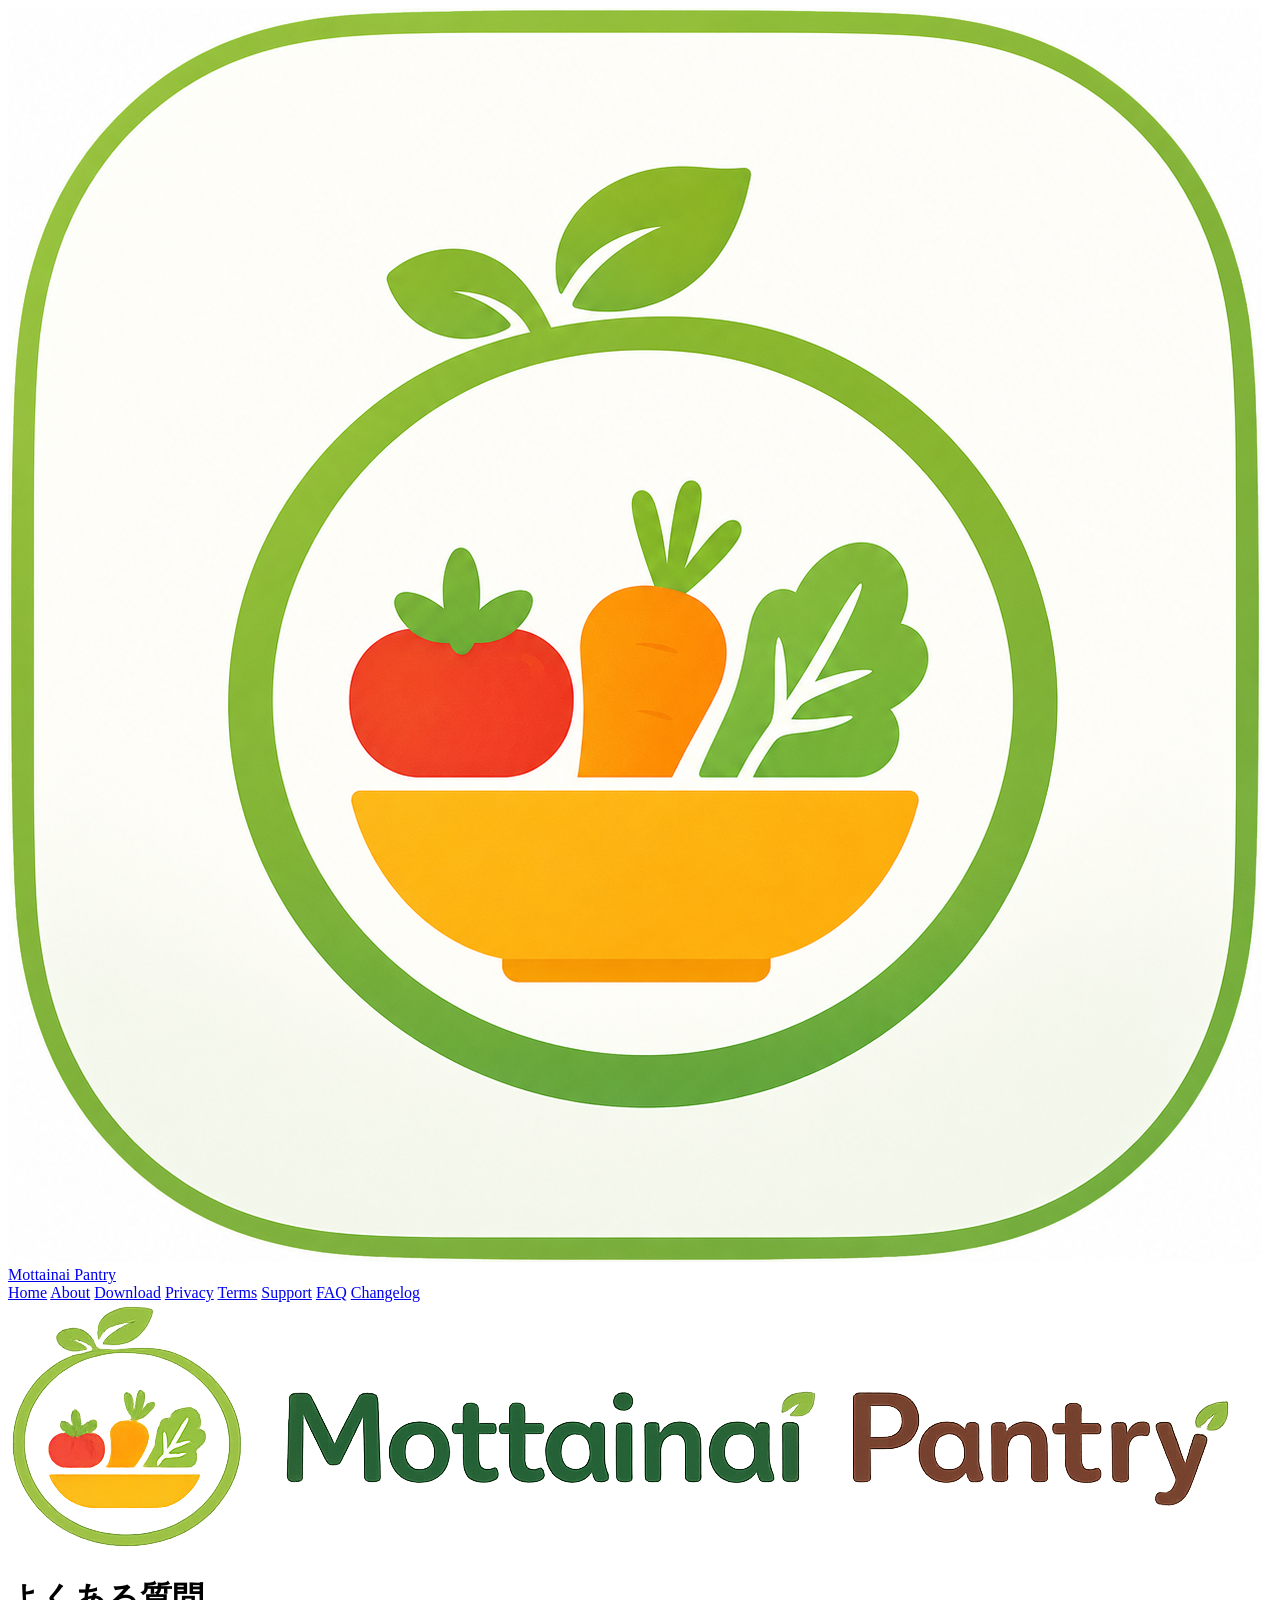
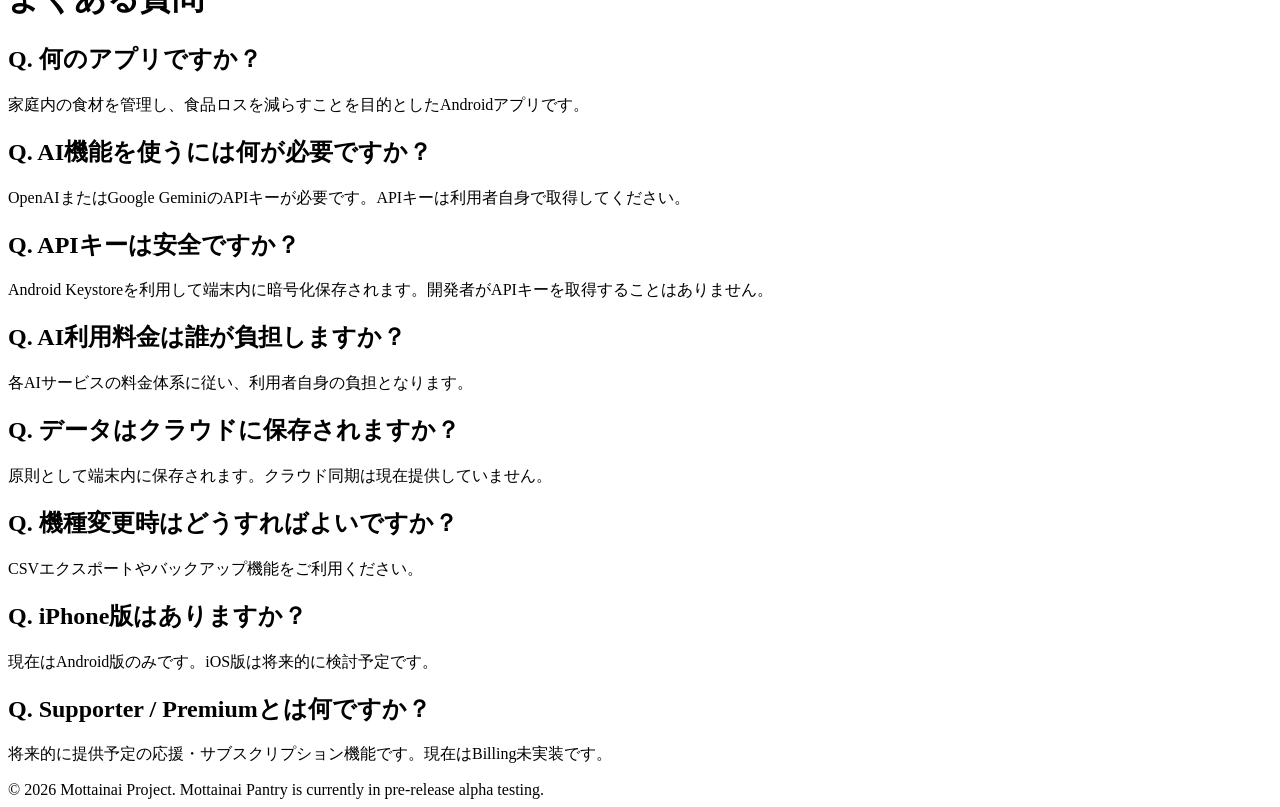
==== index.html @ 8f7366c3 "Update files" ====
<!DOCTYPE html>
<html lang="ja">
<head>
  <meta charset="UTF-8">
  <meta name="viewport" content="width=device-width, initial-scale=1.0">
  <title>FAQ | Mottainai Pantry</title>
  <meta name="description" content="Mottainai Pantry のよくある質問です。">
  <meta property="og:title" content="FAQ | Mottainai Pantry">
  <meta property="og:description" content="Mottainai Pantry のよくある質問です。">
  <meta property="og:type" content="website">
  <link rel="stylesheet" href="style.css">
</head>
<body>
  <header class="site-header">
    <div class="header-inner">
      <a class="brand" href="index.html">
        <img src="images/app_icon.png" alt="" aria-hidden="true">
        <span>Mottainai Pantry</span>
      </a>
      <nav class="nav" aria-label="Primary navigation">
        <a href="index.html">Home</a>
        <a href="about.html">About</a>
        <a href="download.html">Download</a>
        <a href="privacy.html">Privacy</a>
        <a href="terms.html">Terms</a>
        <a href="support.html">Support</a>
        <a href="faq.html">FAQ</a>
        <a href="changelog.html">Changelog</a>
      </nav>
    </div>
  </header>

  <main>
    <div class="logo-block">
      <img src="images/app_logo.png" alt="Mottainai Pantry">
    </div>

    <h1 class="page-title">よくある質問</h1>

    <section class="card">
      <h2>Q. 何のアプリですか？</h2>
      <p>家庭内の食材を管理し、食品ロスを減らすことを目的としたAndroidアプリです。</p>

      <h2>Q. AI機能を使うには何が必要ですか？</h2>
      <p>OpenAIまたはGoogle GeminiのAPIキーが必要です。APIキーは利用者自身で取得してください。</p>

      <h2>Q. APIキーは安全ですか？</h2>
      <p>Android Keystoreを利用して端末内に暗号化保存されます。開発者がAPIキーを取得することはありません。</p>

      <h2>Q. AI利用料金は誰が負担しますか？</h2>
      <p>各AIサービスの料金体系に従い、利用者自身の負担となります。</p>

      <h2>Q. データはクラウドに保存されますか？</h2>
      <p>原則として端末内に保存されます。クラウド同期は現在提供していません。</p>

      <h2>Q. 機種変更時はどうすればよいですか？</h2>
      <p>CSVエクスポートやバックアップ機能をご利用ください。</p>

      <h2>Q. iPhone版はありますか？</h2>
      <p>現在はAndroid版のみです。iOS版は将来的に検討予定です。</p>

      <h2>Q. Supporter / Premiumとは何ですか？</h2>
      <p>将来的に提供予定の応援・サブスクリプション機能です。現在はBilling未実装です。</p>
    </section>

  </main>

  <footer class="site-footer">
    <div class="footer-inner">
      © 2026 Mottainai Project. Mottainai Pantry is currently in pre-release alpha testing.
    </div>
  </footer>
</body>
</html>
---- style.css ----
# Mottainai Pantry Web

<p align="center">
  <img src="images/app_logo.png" width="520" alt="Mottainai Pantry">
</p>

Mottainai Pantry の公式Webサイトです。

家庭の食品ロスを減らすための Android アプリ「Mottainai Pantry」の紹介、プライバシーポリシー、利用規約、サポート情報を掲載します。

## Website

GitHub Pages:

https://shota625.github.io/MottainaiPantry-Web/

## Pages

- [Home](index.html)
- [About](about.html)
- [Download](download.html)
- [Privacy Policy](privacy.html)
- [Terms](terms.html)
- [Support](support.html)
- [FAQ](faq.html)
- [Changelog](changelog.html)

## Screenshots

| Onboarding | Home |
|---|---|
| <img src="images/screenshot_01_onboarding.jpg" width="220" alt="Onboarding"> | <img src="images/screenshot_02_home.jpg" width="220" alt="Home"> |

| AI Recipe | Statistics |
|---|---|
| <img src="images/screenshot_03_recipe.jpg" width="220" alt="AI Recipe"> | <img src="images/screenshot_04_statistics.jpg" width="220" alt="Statistics"> |

## Assets

- `images/app_logo.png`
- `images/app_icon.png`
- `images/screenshot_01_onboarding.jpg`
- `images/screenshot_02_home.jpg`
- `images/screenshot_03_recipe.jpg`
- `images/screenshot_04_statistics.jpg`

## Status

現在は公開前αテスト中です。

- Android版を先行開発中
- iOS版は将来的に検討予定
- Google Play Billingは未実装
- Supporter / Premium は今後対応予定

## License

Personal Project
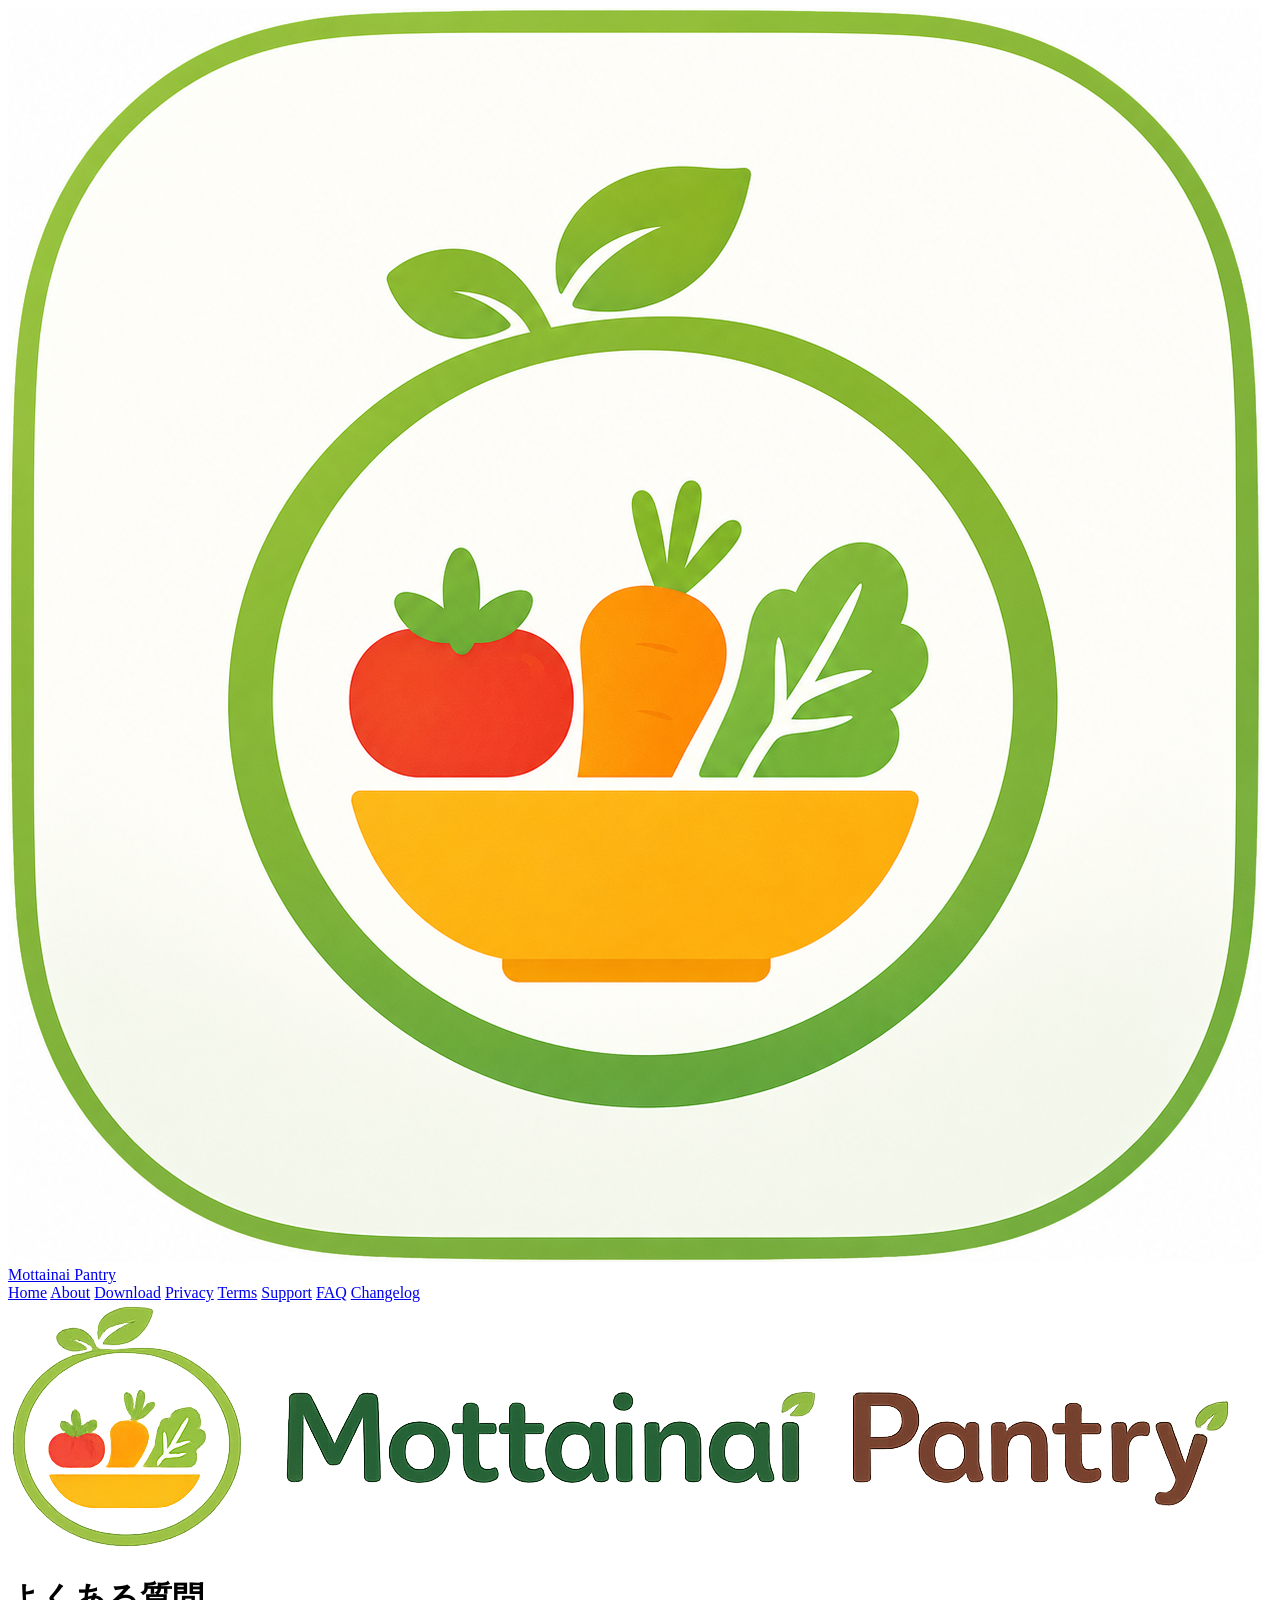
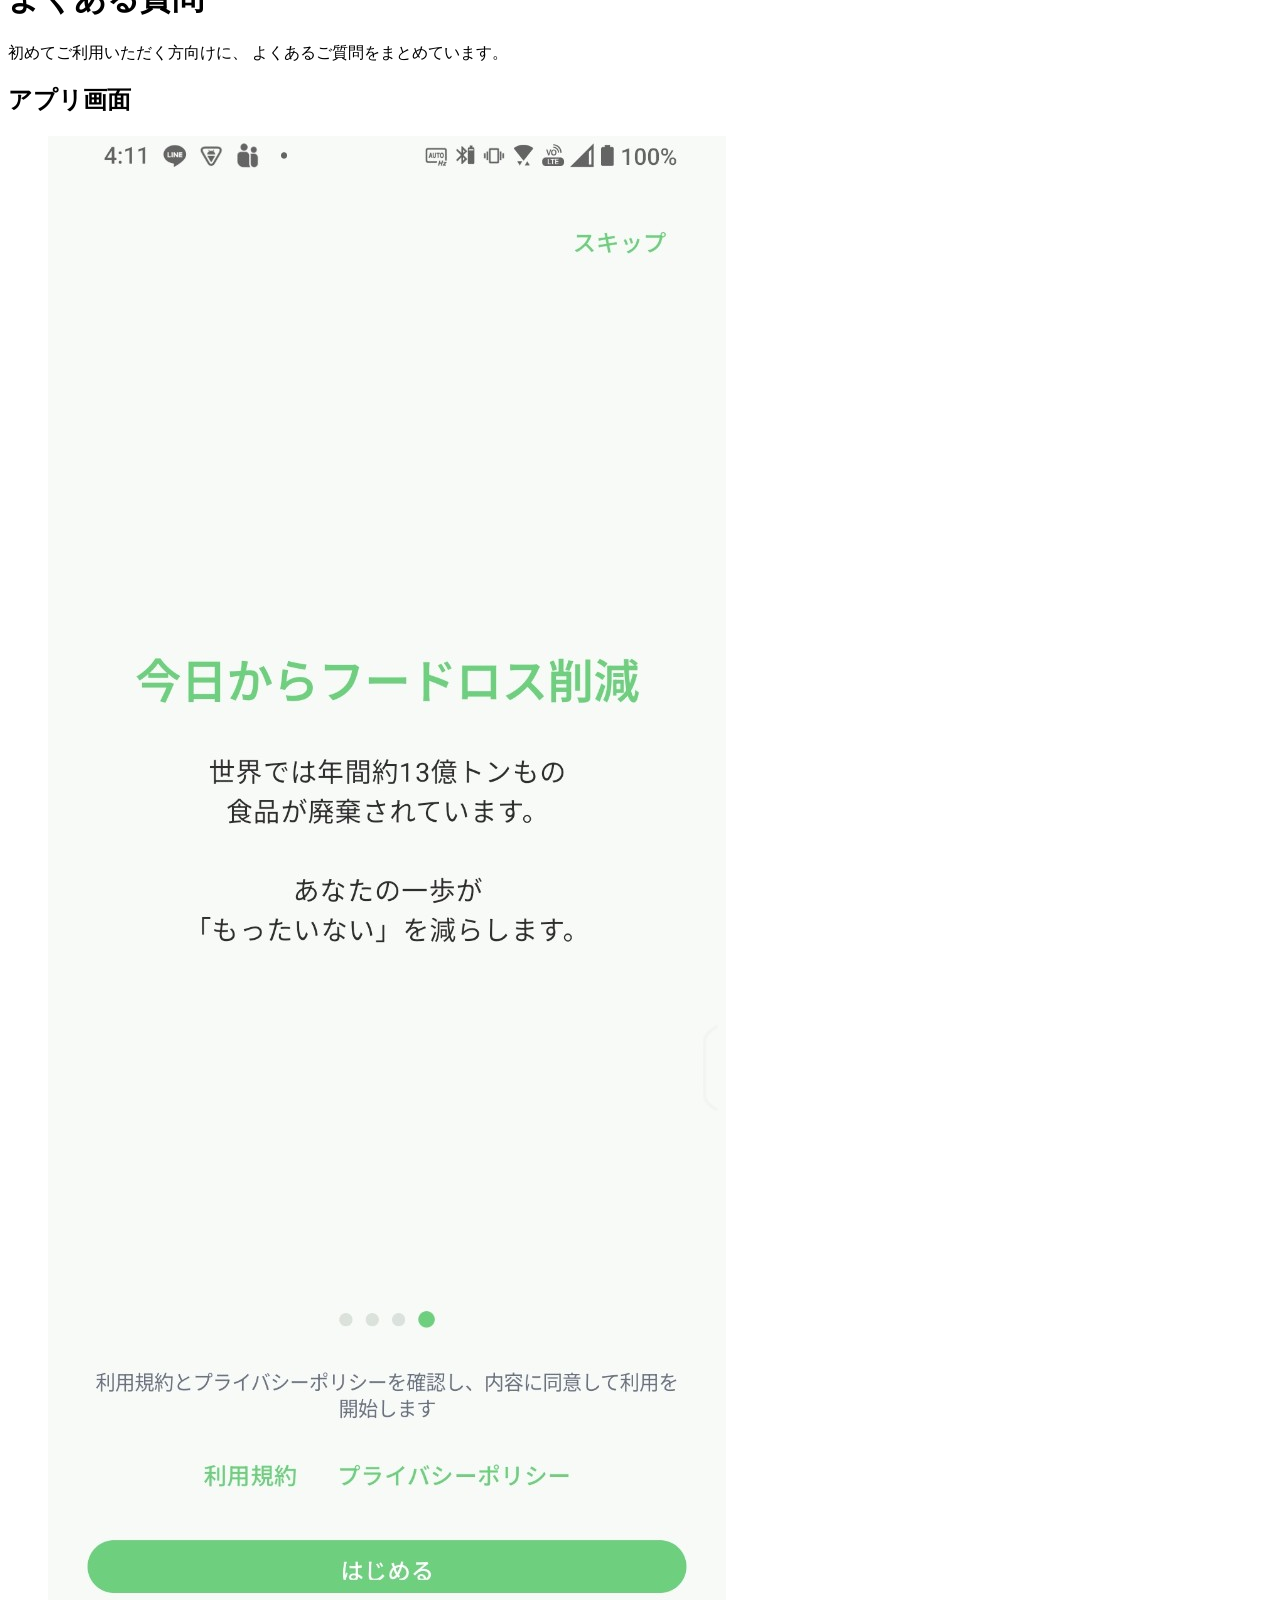
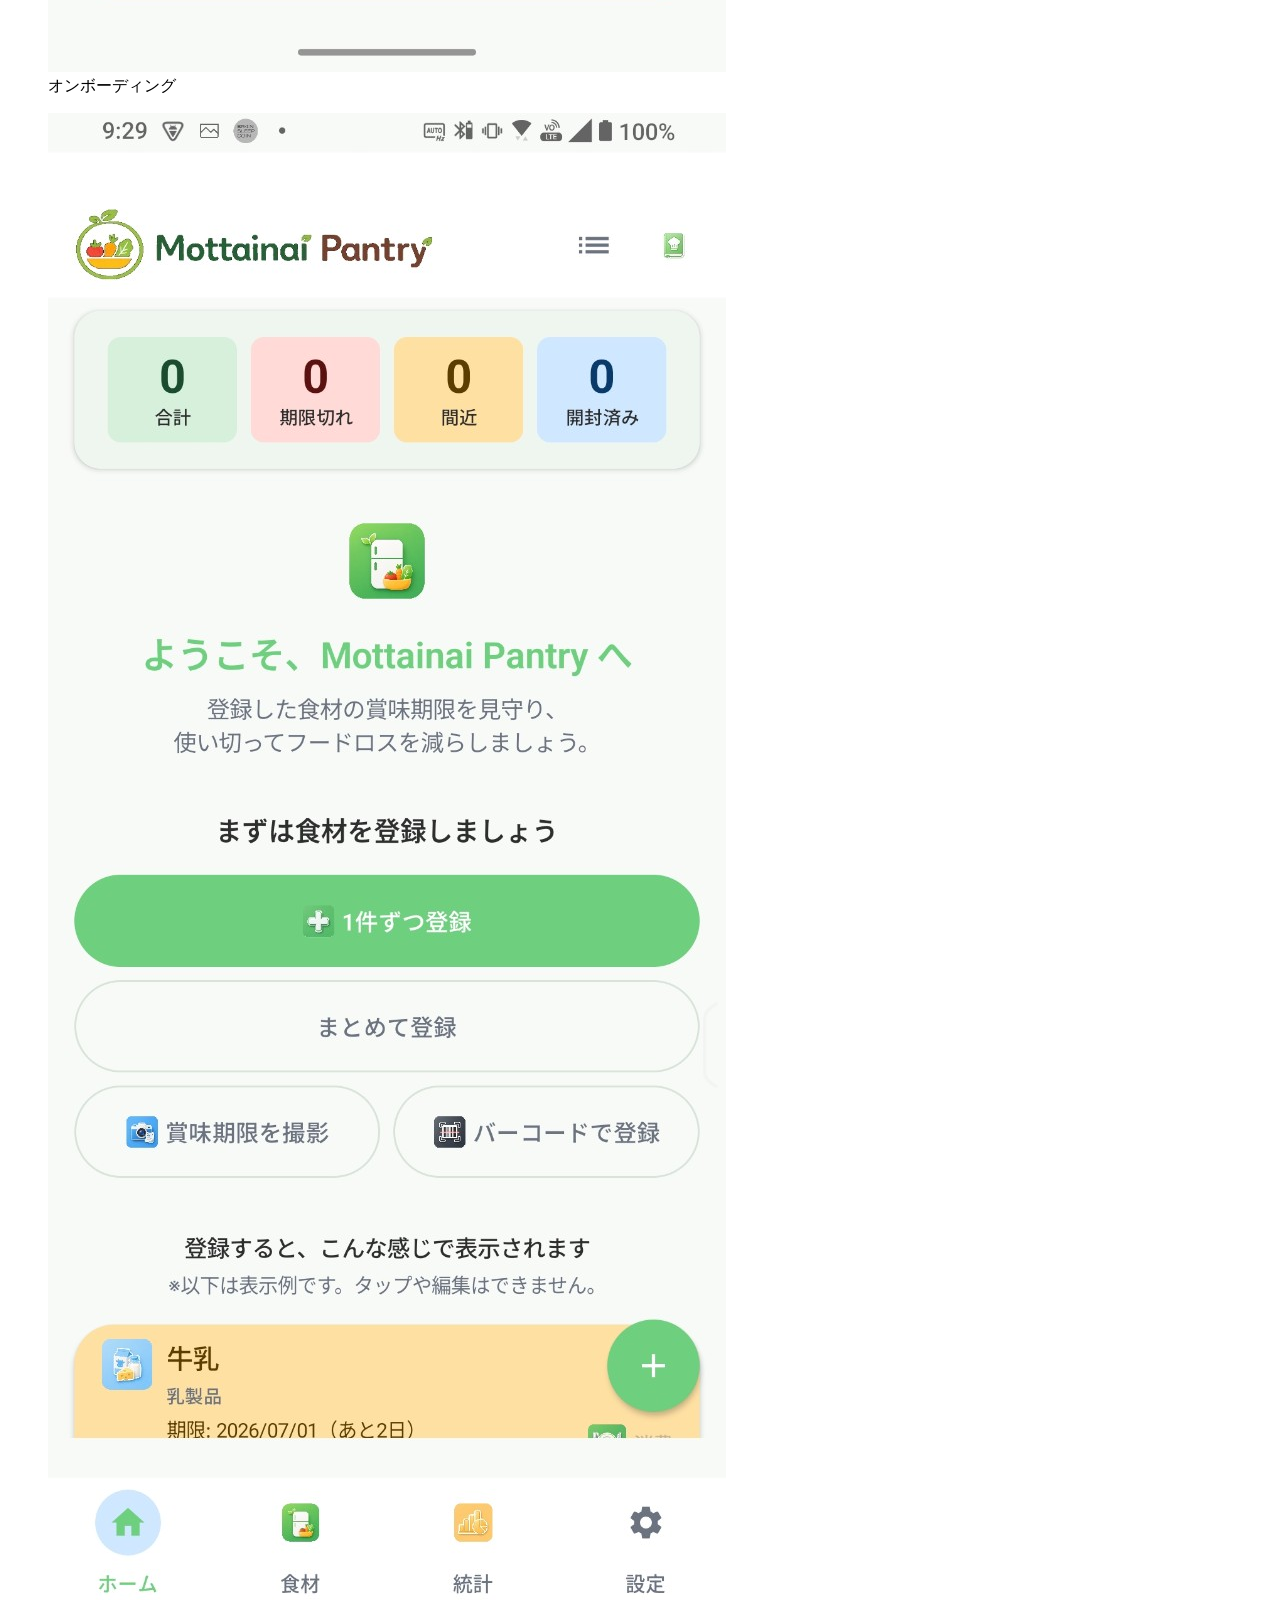
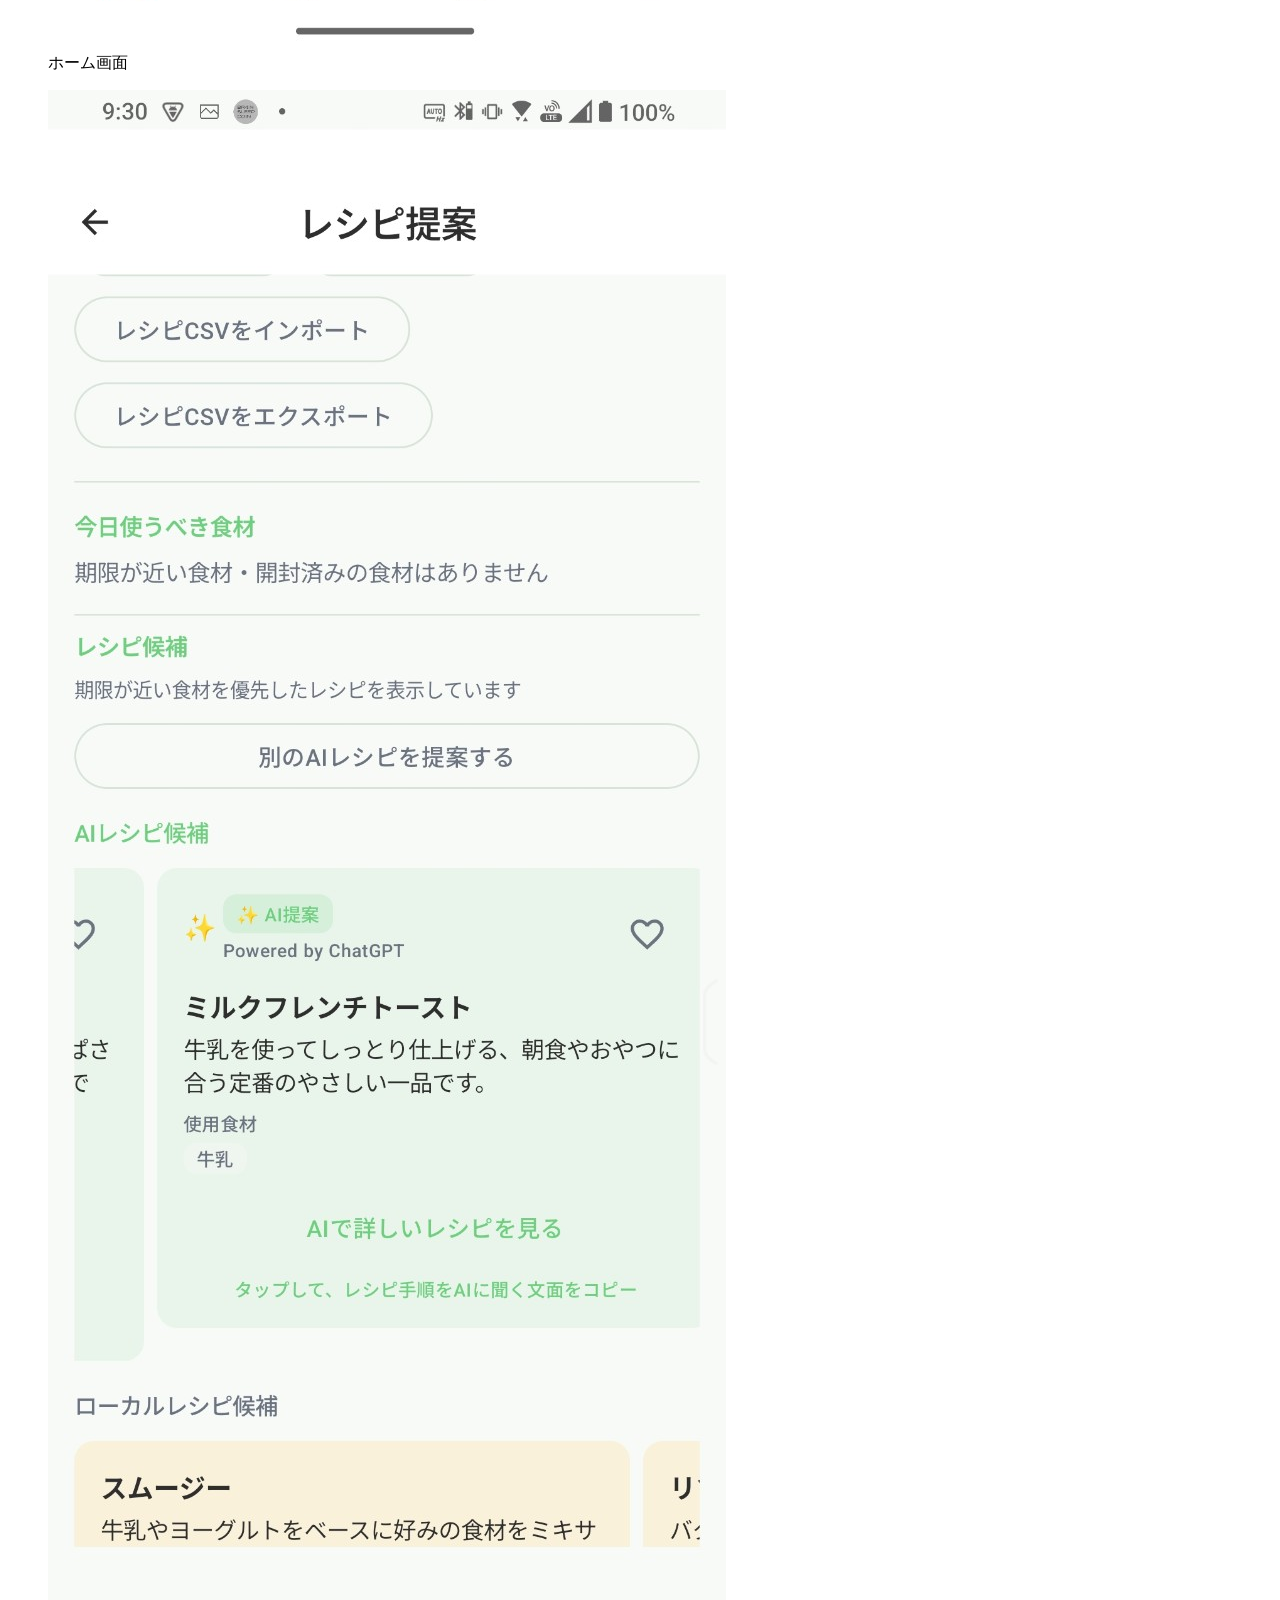
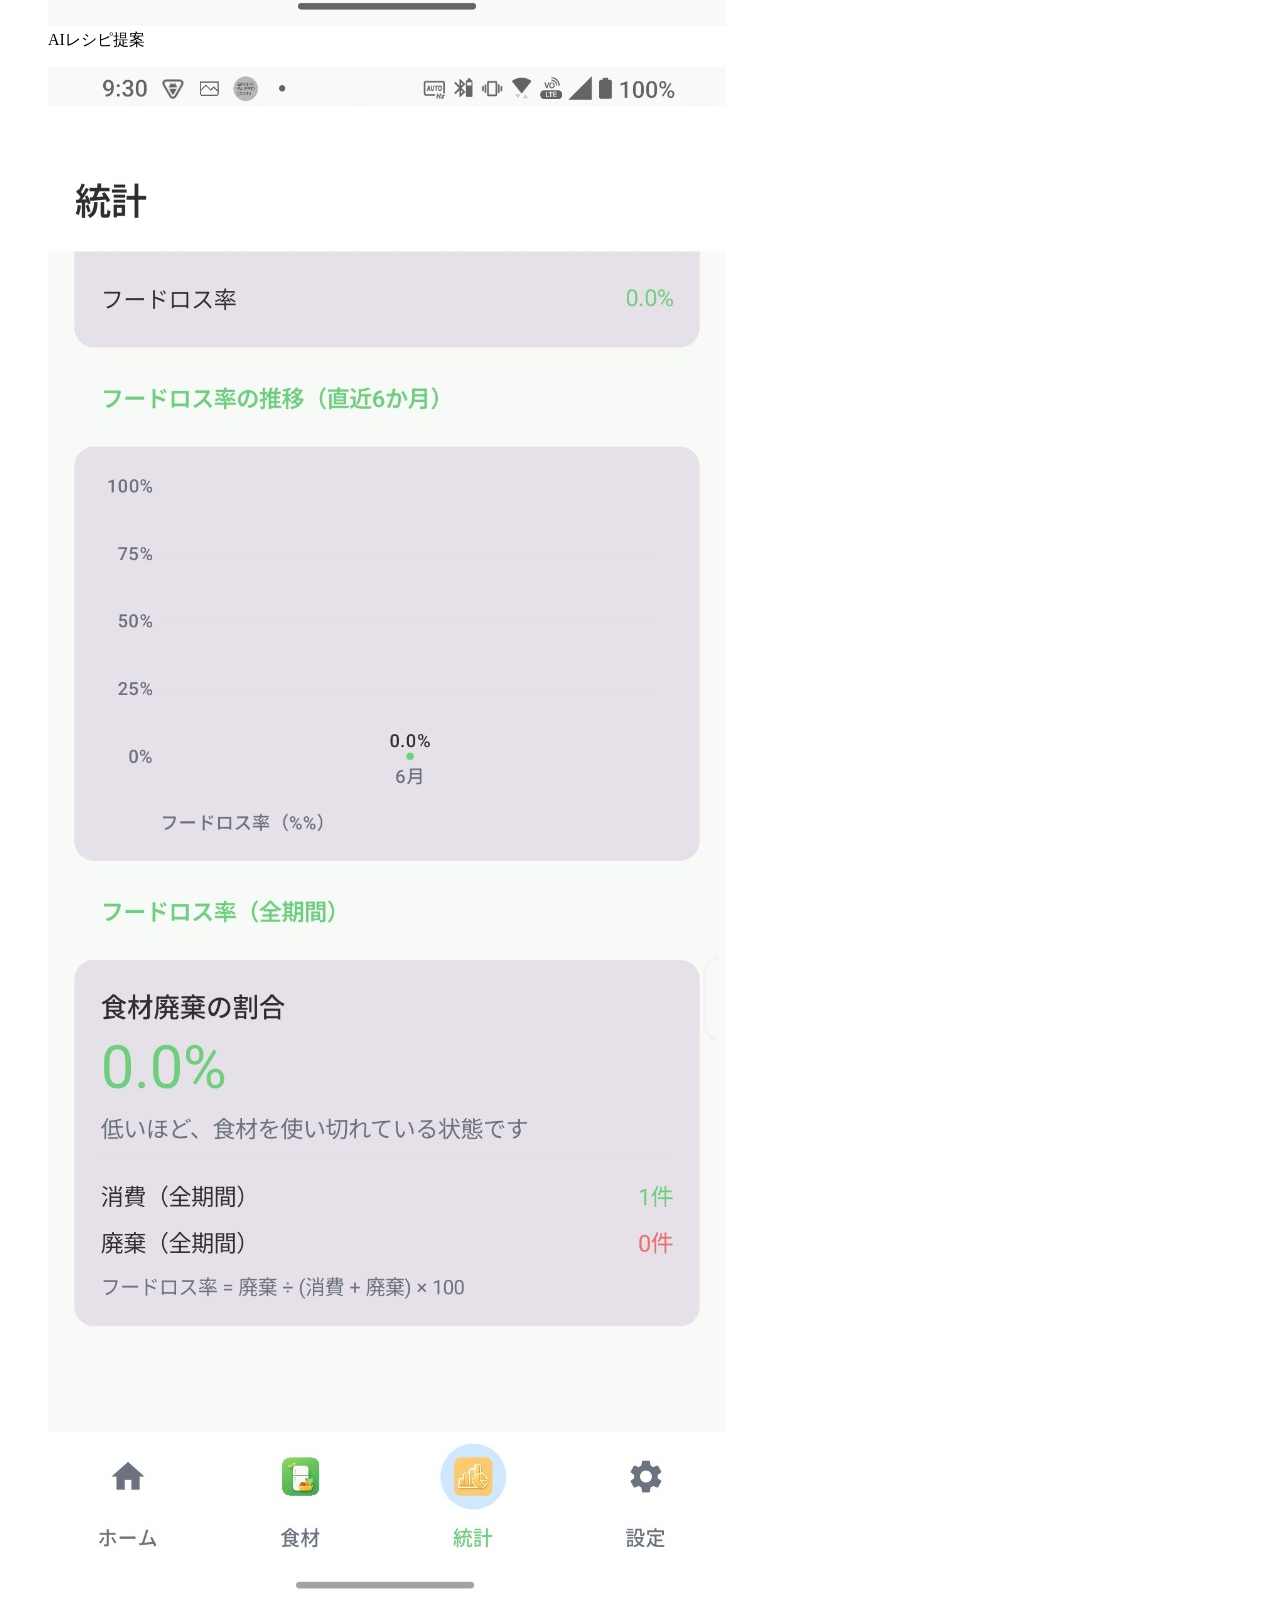
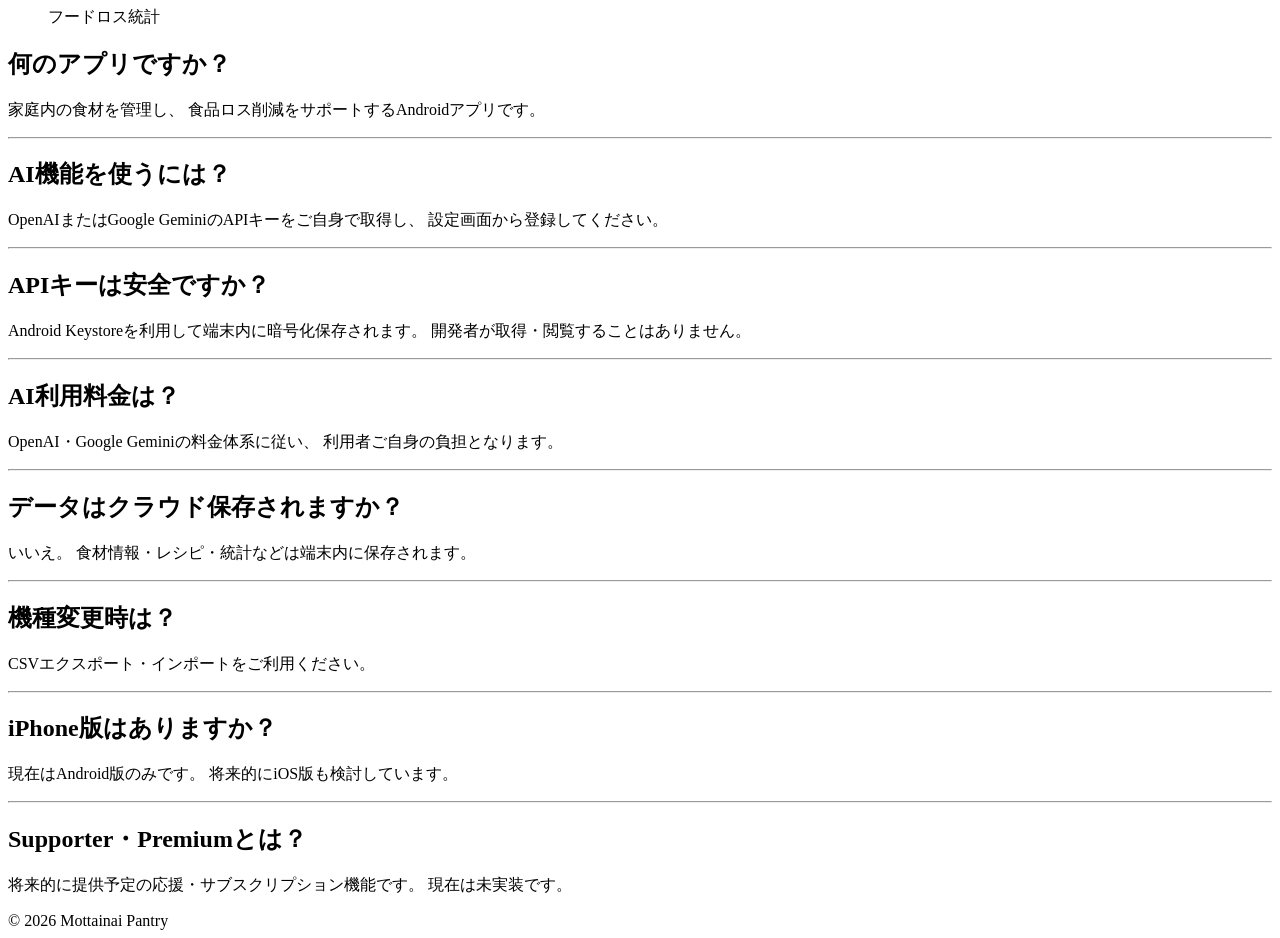
==== commit 899dd82f: "Refactor index.html structure and content" ====
--- a/index.html
+++ b/index.html
@@ -1,74 +1,209 @@
 <!DOCTYPE html>
 <html lang="ja">
 <head>
-  <meta charset="UTF-8">
-  <meta name="viewport" content="width=device-width, initial-scale=1.0">
-  <title>FAQ | Mottainai Pantry</title>
-  <meta name="description" content="Mottainai Pantry のよくある質問です。">
-  <meta property="og:title" content="FAQ | Mottainai Pantry">
-  <meta property="og:description" content="Mottainai Pantry のよくある質問です。">
-  <meta property="og:type" content="website">
-  <link rel="stylesheet" href="style.css">
+    <meta charset="UTF-8">
+    <meta name="viewport" content="width=device-width, initial-scale=1.0">
+    <title>FAQ | Mottainai Pantry</title>
+
+    <meta name="description"
+          content="Mottainai Pantry のよくある質問です。">
+
+    <meta property="og:title"
+          content="FAQ | Mottainai Pantry">
+
+    <meta property="og:description"
+          content="Mottainai Pantry のよくある質問です。">
+
+    <meta property="og:type"
+          content="website">
+
+    <link rel="stylesheet" href="style.css">
 </head>
+
 <body>
-  <header class="site-header">
+
+<header class="site-header">
+
     <div class="header-inner">
-      <a class="brand" href="index.html">
-        <img src="images/app_icon.png" alt="" aria-hidden="true">
-        <span>Mottainai Pantry</span>
-      </a>
-      <nav class="nav" aria-label="Primary navigation">
-        <a href="index.html">Home</a>
-        <a href="about.html">About</a>
-        <a href="download.html">Download</a>
-        <a href="privacy.html">Privacy</a>
-        <a href="terms.html">Terms</a>
-        <a href="support.html">Support</a>
-        <a href="faq.html">FAQ</a>
-        <a href="changelog.html">Changelog</a>
-      </nav>
+
+        <a class="brand" href="index.html">
+            <img src="images/app_icon.png" alt="">
+            <span>Mottainai Pantry</span>
+        </a>
+
+        <nav class="nav">
+            <a href="index.html">Home</a>
+            <a href="about.html">About</a>
+            <a href="download.html">Download</a>
+            <a href="privacy.html">Privacy</a>
+            <a href="terms.html">Terms</a>
+            <a href="support.html">Support</a>
+            <a href="faq.html">FAQ</a>
+            <a href="changelog.html">Changelog</a>
+        </nav>
+
     </div>
-  </header>
-
-  <main>
+
+</header>
+
+<main>
+
+    <!-- ロゴ -->
     <div class="logo-block">
-      <img src="images/app_logo.png" alt="Mottainai Pantry">
+        <img src="images/app_logo.png"
+             alt="Mottainai Pantry">
     </div>
 
-    <h1 class="page-title">よくある質問</h1>
-
+    <h1 class="page-title">
+        よくある質問
+    </h1>
+
+    <p class="page-description">
+        初めてご利用いただく方向けに、
+        よくあるご質問をまとめています。
+    </p>
+
+    <!-- スクリーンショット -->
     <section class="card">
-      <h2>Q. 何のアプリですか？</h2>
-      <p>家庭内の食材を管理し、食品ロスを減らすことを目的としたAndroidアプリです。</p>
-
-      <h2>Q. AI機能を使うには何が必要ですか？</h2>
-      <p>OpenAIまたはGoogle GeminiのAPIキーが必要です。APIキーは利用者自身で取得してください。</p>
-
-      <h2>Q. APIキーは安全ですか？</h2>
-      <p>Android Keystoreを利用して端末内に暗号化保存されます。開発者がAPIキーを取得することはありません。</p>
-
-      <h2>Q. AI利用料金は誰が負担しますか？</h2>
-      <p>各AIサービスの料金体系に従い、利用者自身の負担となります。</p>
-
-      <h2>Q. データはクラウドに保存されますか？</h2>
-      <p>原則として端末内に保存されます。クラウド同期は現在提供していません。</p>
-
-      <h2>Q. 機種変更時はどうすればよいですか？</h2>
-      <p>CSVエクスポートやバックアップ機能をご利用ください。</p>
-
-      <h2>Q. iPhone版はありますか？</h2>
-      <p>現在はAndroid版のみです。iOS版は将来的に検討予定です。</p>
-
-      <h2>Q. Supporter / Premiumとは何ですか？</h2>
-      <p>将来的に提供予定の応援・サブスクリプション機能です。現在はBilling未実装です。</p>
+
+        <h2>アプリ画面</h2>
+
+        <div class="screenshot-grid">
+
+            <figure>
+
+                <img src="images/screenshot01_onboarding.png"
+                     alt="オンボーディング">
+
+                <figcaption>
+                    オンボーディング
+                </figcaption>
+
+            </figure>
+
+            <figure>
+
+                <img src="images/screenshot02_home.png"
+                     alt="ホーム">
+
+                <figcaption>
+                    ホーム画面
+                </figcaption>
+
+            </figure>
+
+            <figure>
+
+                <img src="images/screenshot03_ai_recipe.png"
+                     alt="AIレシピ">
+
+                <figcaption>
+                    AIレシピ提案
+                </figcaption>
+
+            </figure>
+
+            <figure>
+
+                <img src="images/screenshot04_statistics.png"
+                     alt="統計">
+
+                <figcaption>
+                    フードロス統計
+                </figcaption>
+
+            </figure>
+
+        </div>
+
     </section>
 
-  </main>
-
-  <footer class="site-footer">
+    <!-- FAQ -->
+
+    <section class="card">
+
+        <h2>何のアプリですか？</h2>
+
+        <p>
+            家庭内の食材を管理し、
+            食品ロス削減をサポートするAndroidアプリです。
+        </p>
+
+        <hr>
+
+        <h2>AI機能を使うには？</h2>
+
+        <p>
+            OpenAIまたはGoogle GeminiのAPIキーをご自身で取得し、
+            設定画面から登録してください。
+        </p>
+
+        <hr>
+
+        <h2>APIキーは安全ですか？</h2>
+
+        <p>
+            Android Keystoreを利用して端末内に暗号化保存されます。
+            開発者が取得・閲覧することはありません。
+        </p>
+
+        <hr>
+
+        <h2>AI利用料金は？</h2>
+
+        <p>
+            OpenAI・Google Geminiの料金体系に従い、
+            利用者ご自身の負担となります。
+        </p>
+
+        <hr>
+
+        <h2>データはクラウド保存されますか？</h2>
+
+        <p>
+            いいえ。
+            食材情報・レシピ・統計などは端末内に保存されます。
+        </p>
+
+        <hr>
+
+        <h2>機種変更時は？</h2>
+
+        <p>
+            CSVエクスポート・インポートをご利用ください。
+        </p>
+
+        <hr>
+
+        <h2>iPhone版はありますか？</h2>
+
+        <p>
+            現在はAndroid版のみです。
+            将来的にiOS版も検討しています。
+        </p>
+
+        <hr>
+
+        <h2>Supporter・Premiumとは？</h2>
+
+        <p>
+            将来的に提供予定の応援・サブスクリプション機能です。
+            現在は未実装です。
+        </p>
+
+    </section>
+
+</main>
+
+<footer class="site-footer">
+
     <div class="footer-inner">
-      © 2026 Mottainai Project. Mottainai Pantry is currently in pre-release alpha testing.
+
+        © 2026 Mottainai Pantry
+
     </div>
-  </footer>
+
+</footer>
+
 </body>
 </html>
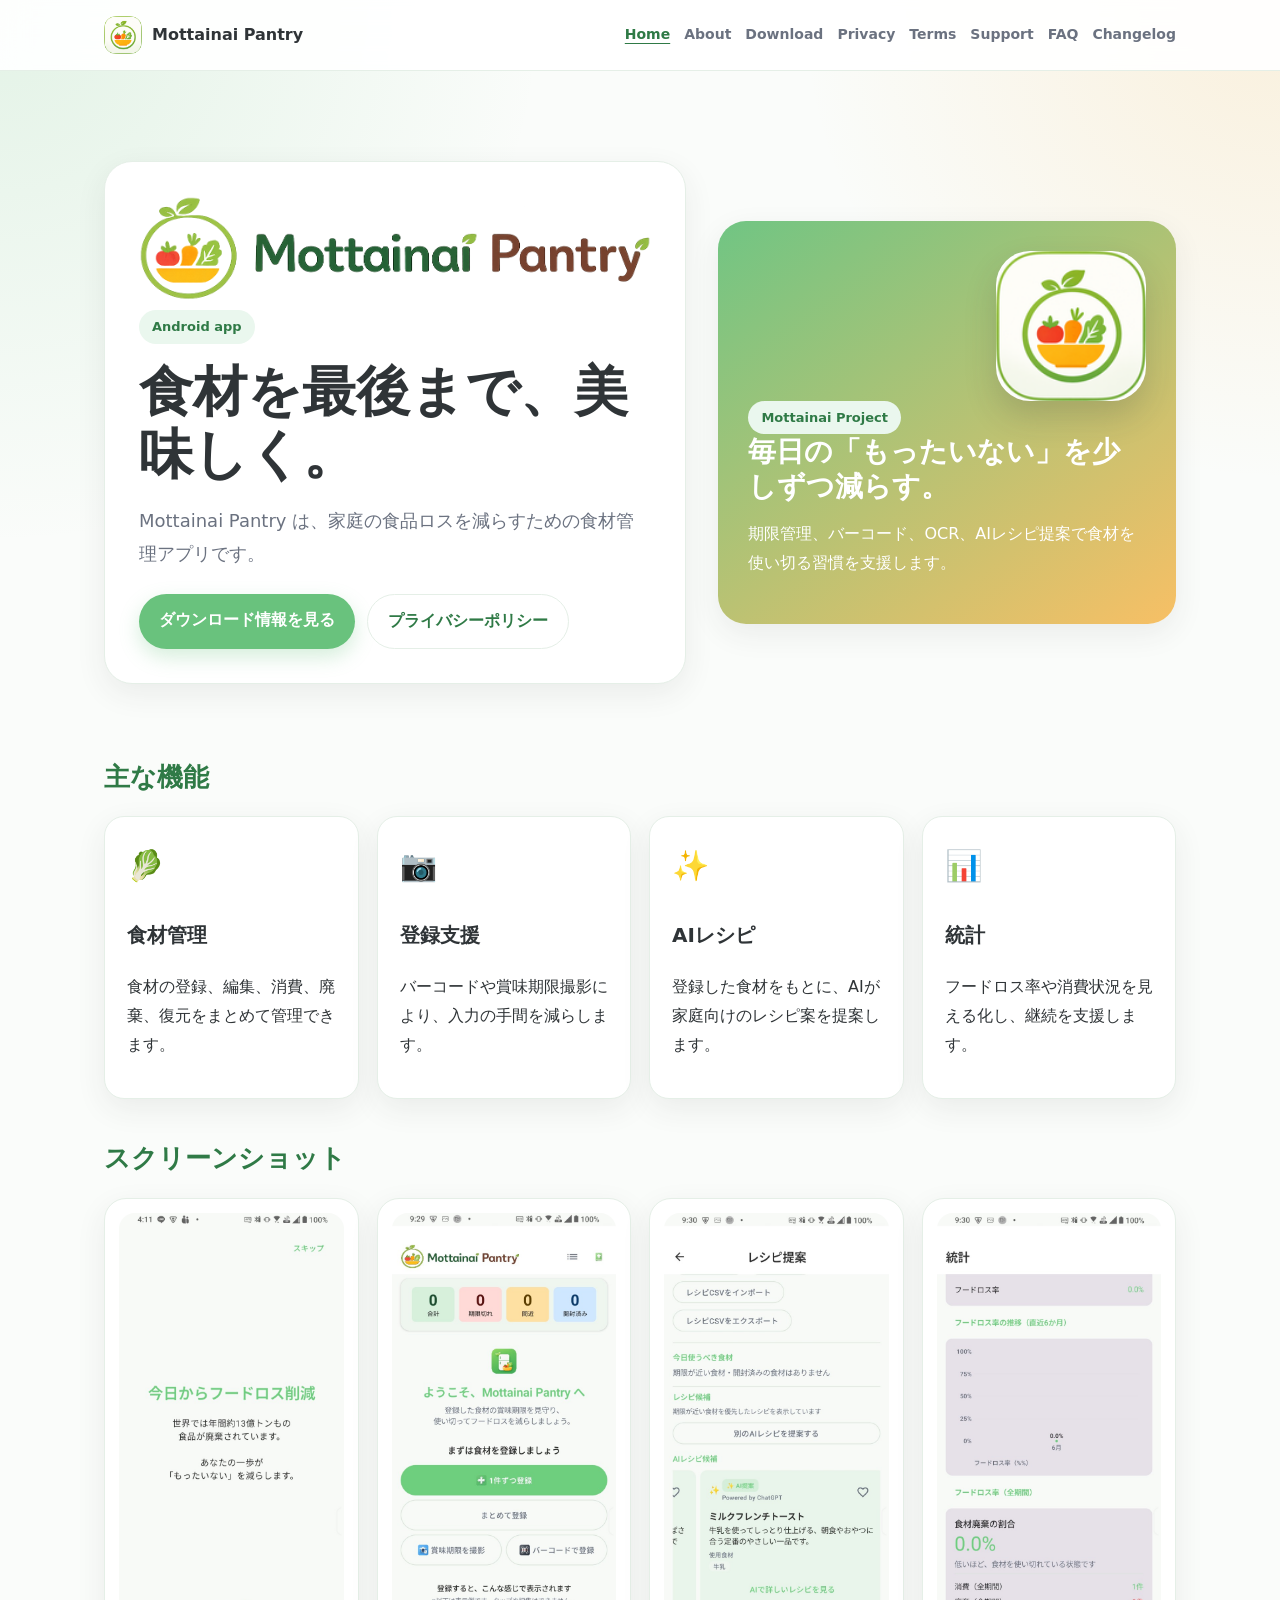
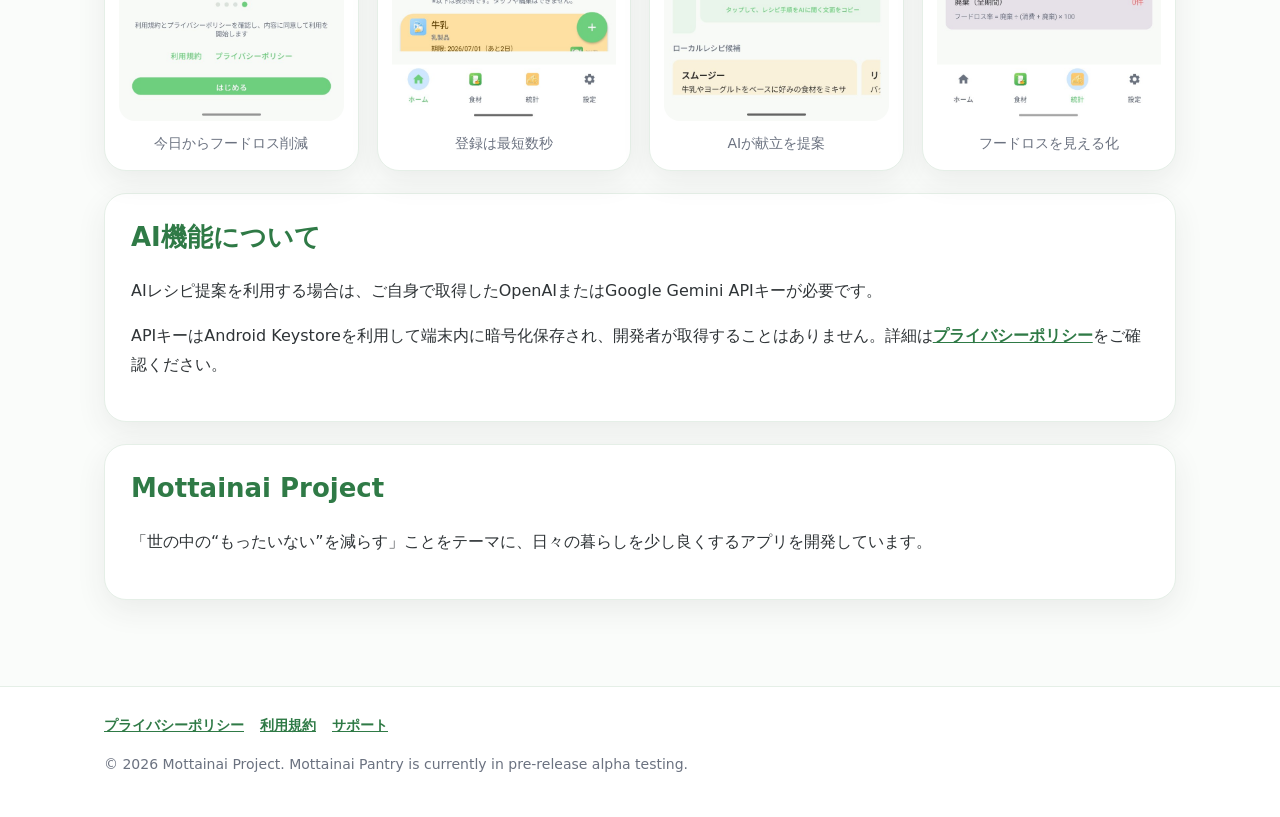
==== commit 0b85282f: "Update MottainaiPantry-Web Page Fix broken page routing and restore Google Play-ready legal pages.  " ====
--- a/index.html
+++ b/index.html
@@ -1,209 +1,136 @@
 <!DOCTYPE html>
 <html lang="ja">
 <head>
-    <meta charset="UTF-8">
-    <meta name="viewport" content="width=device-width, initial-scale=1.0">
-    <title>FAQ | Mottainai Pantry</title>
+  <meta charset="UTF-8">
+  <meta name="viewport" content="width=device-width, initial-scale=1.0">
+  <title>Mottainai Pantry | 家庭の食材管理アプリ</title>
+  <meta name="description" content="家庭の食品ロスを減らすAndroid向け食材管理アプリ Mottainai Pantry の公式サイトです。賞味期限管理、バーコード、OCR、AIレシピ提案に対応。">
+  <link rel="canonical" href="https://shota625.github.io/MottainaiPantry-Web/">
+  <link rel="icon" href="images/app_icon.png" type="image/png">
+  <link rel="apple-touch-icon" href="images/app_icon.png">
+  <meta property="og:title" content="Mottainai Pantry | 家庭の食材管理アプリ">
+  <meta property="og:description" content="家庭の食品ロスを減らすAndroid向け食材管理アプリ Mottainai Pantry の公式サイトです。">
+  <meta property="og:type" content="website">
+  <meta property="og:url" content="https://shota625.github.io/MottainaiPantry-Web/">
+  <meta property="og:image" content="https://shota625.github.io/MottainaiPantry-Web/images/app_logo.png">
+  <meta property="og:locale" content="ja_JP">
+  <meta name="twitter:card" content="summary_large_image">
+  <meta name="twitter:title" content="Mottainai Pantry | 家庭の食材管理アプリ">
+  <meta name="twitter:description" content="家庭の食品ロスを減らすAndroid向け食材管理アプリ Mottainai Pantry の公式サイトです。">
+  <meta name="twitter:image" content="https://shota625.github.io/MottainaiPantry-Web/images/app_logo.png">
+  <link rel="stylesheet" href="style.css">
+</head>
+<body>
+  <header class="site-header">
+    <div class="header-inner">
+      <a class="brand" href="index.html">
+        <img src="images/app_icon.png" alt="" width="38" height="38" aria-hidden="true">
+        <span>Mottainai Pantry</span>
+      </a>
+      <nav class="nav" aria-label="メインナビゲーション">
+        <a href="index.html" aria-current="page">Home</a>
+        <a href="about.html">About</a>
+        <a href="download.html">Download</a>
+        <a href="privacy.html">Privacy</a>
+        <a href="terms.html">Terms</a>
+        <a href="support.html">Support</a>
+        <a href="faq.html">FAQ</a>
+        <a href="changelog.html">Changelog</a>
+      </nav>
+    </div>
+  </header>
 
-    <meta name="description"
-          content="Mottainai Pantry のよくある質問です。">
-
-    <meta property="og:title"
-          content="FAQ | Mottainai Pantry">
-
-    <meta property="og:description"
-          content="Mottainai Pantry のよくある質問です。">
-
-    <meta property="og:type"
-          content="website">
-
-    <link rel="stylesheet" href="style.css">
-</head>
-
-<body>
-
-<header class="site-header">
-
-    <div class="header-inner">
-
-        <a class="brand" href="index.html">
-            <img src="images/app_icon.png" alt="">
-            <span>Mottainai Pantry</span>
-        </a>
-
-        <nav class="nav">
-            <a href="index.html">Home</a>
-            <a href="about.html">About</a>
-            <a href="download.html">Download</a>
-            <a href="privacy.html">Privacy</a>
-            <a href="terms.html">Terms</a>
-            <a href="support.html">Support</a>
-            <a href="faq.html">FAQ</a>
-            <a href="changelog.html">Changelog</a>
-        </nav>
-
-    </div>
-
-</header>
-
-<main>
-
-    <!-- ロゴ -->
-    <div class="logo-block">
-        <img src="images/app_logo.png"
-             alt="Mottainai Pantry">
-    </div>
-
-    <h1 class="page-title">
-        よくある質問
-    </h1>
-
-    <p class="page-description">
-        初めてご利用いただく方向けに、
-        よくあるご質問をまとめています。
-    </p>
-
-    <!-- スクリーンショット -->
-    <section class="card">
-
-        <h2>アプリ画面</h2>
-
-        <div class="screenshot-grid">
-
-            <figure>
-
-                <img src="images/screenshot01_onboarding.png"
-                     alt="オンボーディング">
-
-                <figcaption>
-                    オンボーディング
-                </figcaption>
-
-            </figure>
-
-            <figure>
-
-                <img src="images/screenshot02_home.png"
-                     alt="ホーム">
-
-                <figcaption>
-                    ホーム画面
-                </figcaption>
-
-            </figure>
-
-            <figure>
-
-                <img src="images/screenshot03_ai_recipe.png"
-                     alt="AIレシピ">
-
-                <figcaption>
-                    AIレシピ提案
-                </figcaption>
-
-            </figure>
-
-            <figure>
-
-                <img src="images/screenshot04_statistics.png"
-                     alt="統計">
-
-                <figcaption>
-                    フードロス統計
-                </figcaption>
-
-            </figure>
-
+  <main>
+    <section class="hero">
+      <div class="hero-card">
+        <img class="hero-logo" src="images/app_logo.png" alt="Mottainai Pantry" width="520" height="auto">
+        <span class="badge">Android app</span>
+        <h1>食材を最後まで、美味しく。</h1>
+        <p class="lead">Mottainai Pantry は、家庭の食品ロスを減らすための食材管理アプリです。</p>
+        <div class="button-row">
+          <a class="button" href="download.html">ダウンロード情報を見る</a>
+          <a class="button secondary" href="privacy.html">プライバシーポリシー</a>
         </div>
-
+      </div>
+      <div class="hero-visual">
+        <img src="images/app_icon.png" alt="Mottainai Pantry アプリアイコン" width="150" height="150">
+        <div>
+          <span class="badge">Mottainai Project</span>
+          <strong>毎日の「もったいない」を少しずつ減らす。</strong>
+          <p>期限管理、バーコード、OCR、AIレシピ提案で食材を使い切る習慣を支援します。</p>
+        </div>
+      </div>
     </section>
 
-    <!-- FAQ -->
+    <section aria-labelledby="features-heading">
+      <h2 id="features-heading">主な機能</h2>
+      <div class="feature-grid">
+      <div class="feature-card">
+        <div class="icon" aria-hidden="true">🥬</div>
+        <h3>食材管理</h3>
+        <p>食材の登録、編集、消費、廃棄、復元をまとめて管理できます。</p>
+      </div>
+      <div class="feature-card">
+        <div class="icon" aria-hidden="true">📷</div>
+        <h3>登録支援</h3>
+        <p>バーコードや賞味期限撮影により、入力の手間を減らします。</p>
+      </div>
+      <div class="feature-card">
+        <div class="icon" aria-hidden="true">✨</div>
+        <h3>AIレシピ</h3>
+        <p>登録した食材をもとに、AIが家庭向けのレシピ案を提案します。</p>
+      </div>
+      <div class="feature-card">
+        <div class="icon" aria-hidden="true">📊</div>
+        <h3>統計</h3>
+        <p>フードロス率や消費状況を見える化し、継続を支援します。</p>
+      </div>
+      </div>
+    </section>
+
+    <section class="screenshot-section" aria-labelledby="screenshots-heading">
+      <h2 id="screenshots-heading">スクリーンショット</h2>
+      <div class="screenshot-gallery">
+        <div class="screenshot-card">
+          <img src="images/screenshot_01_onboarding.png" alt="オンボーディング画面" width="260" height="auto" loading="lazy" decoding="async">
+          <p>今日からフードロス削減</p>
+        </div>
+        <div class="screenshot-card">
+          <img src="images/screenshot_02_home.png" alt="ホーム画面" width="260" height="auto" loading="lazy" decoding="async">
+          <p>登録は最短数秒</p>
+        </div>
+        <div class="screenshot-card">
+          <img src="images/screenshot_03_recipe.png" alt="AIレシピ提案画面" width="260" height="auto" loading="lazy" decoding="async">
+          <p>AIが献立を提案</p>
+        </div>
+        <div class="screenshot-card">
+          <img src="images/screenshot_04_statistics.png" alt="統計画面" width="260" height="auto" loading="lazy" decoding="async">
+          <p>フードロスを見える化</p>
+        </div>
+      </div>
+    </section>
 
     <section class="card">
-
-        <h2>何のアプリですか？</h2>
-
-        <p>
-            家庭内の食材を管理し、
-            食品ロス削減をサポートするAndroidアプリです。
-        </p>
-
-        <hr>
-
-        <h2>AI機能を使うには？</h2>
-
-        <p>
-            OpenAIまたはGoogle GeminiのAPIキーをご自身で取得し、
-            設定画面から登録してください。
-        </p>
-
-        <hr>
-
-        <h2>APIキーは安全ですか？</h2>
-
-        <p>
-            Android Keystoreを利用して端末内に暗号化保存されます。
-            開発者が取得・閲覧することはありません。
-        </p>
-
-        <hr>
-
-        <h2>AI利用料金は？</h2>
-
-        <p>
-            OpenAI・Google Geminiの料金体系に従い、
-            利用者ご自身の負担となります。
-        </p>
-
-        <hr>
-
-        <h2>データはクラウド保存されますか？</h2>
-
-        <p>
-            いいえ。
-            食材情報・レシピ・統計などは端末内に保存されます。
-        </p>
-
-        <hr>
-
-        <h2>機種変更時は？</h2>
-
-        <p>
-            CSVエクスポート・インポートをご利用ください。
-        </p>
-
-        <hr>
-
-        <h2>iPhone版はありますか？</h2>
-
-        <p>
-            現在はAndroid版のみです。
-            将来的にiOS版も検討しています。
-        </p>
-
-        <hr>
-
-        <h2>Supporter・Premiumとは？</h2>
-
-        <p>
-            将来的に提供予定の応援・サブスクリプション機能です。
-            現在は未実装です。
-        </p>
-
+      <h2>AI機能について</h2>
+      <p>AIレシピ提案を利用する場合は、ご自身で取得したOpenAIまたはGoogle Gemini APIキーが必要です。</p>
+      <p>APIキーはAndroid Keystoreを利用して端末内に暗号化保存され、開発者が取得することはありません。詳細は<a href="privacy.html">プライバシーポリシー</a>をご確認ください。</p>
     </section>
 
-</main>
+    <section class="card">
+      <h2>Mottainai Project</h2>
+      <p>「世の中の“もったいない”を減らす」ことをテーマに、日々の暮らしを少し良くするアプリを開発しています。</p>
+    </section>
+  </main>
 
-<footer class="site-footer">
-
+  <footer class="site-footer">
     <div class="footer-inner">
-
-        © 2026 Mottainai Pantry
-
+      <nav class="footer-nav" aria-label="フッターナビゲーション">
+        <a href="privacy.html">プライバシーポリシー</a>
+        <a href="terms.html">利用規約</a>
+        <a href="support.html">サポート</a>
+      </nav>
+      <p>© 2026 Mottainai Project. Mottainai Pantry is currently in pre-release alpha testing.</p>
     </div>
-
-</footer>
-
+  </footer>
 </body>
 </html>
--- a/style.css
+++ b/style.css
@@ -1,58 +1,416 @@
-# Mottainai Pantry Web
-
-<p align="center">
-  <img src="images/app_logo.png" width="520" alt="Mottainai Pantry">
-</p>
-
-Mottainai Pantry の公式Webサイトです。
-
-家庭の食品ロスを減らすための Android アプリ「Mottainai Pantry」の紹介、プライバシーポリシー、利用規約、サポート情報を掲載します。
-
-## Website
-
-GitHub Pages:
-
-https://shota625.github.io/MottainaiPantry-Web/
-
-## Pages
-
-- [Home](index.html)
-- [About](about.html)
-- [Download](download.html)
-- [Privacy Policy](privacy.html)
-- [Terms](terms.html)
-- [Support](support.html)
-- [FAQ](faq.html)
-- [Changelog](changelog.html)
-
-## Screenshots
-
-| Onboarding | Home |
-|---|---|
-| <img src="images/screenshot_01_onboarding.jpg" width="220" alt="Onboarding"> | <img src="images/screenshot_02_home.jpg" width="220" alt="Home"> |
-
-| AI Recipe | Statistics |
-|---|---|
-| <img src="images/screenshot_03_recipe.jpg" width="220" alt="AI Recipe"> | <img src="images/screenshot_04_statistics.jpg" width="220" alt="Statistics"> |
-
-## Assets
-
-- `images/app_logo.png`
-- `images/app_icon.png`
-- `images/screenshot_01_onboarding.jpg`
-- `images/screenshot_02_home.jpg`
-- `images/screenshot_03_recipe.jpg`
-- `images/screenshot_04_statistics.jpg`
-
-## Status
-
-現在は公開前αテスト中です。
-
-- Android版を先行開発中
-- iOS版は将来的に検討予定
-- Google Play Billingは未実装
-- Supporter / Premium は今後対応予定
-
-## License
-
-Personal Project
+:root {
+  --primary: #69C27D;
+  --primary-dark: #2F7A46;
+  --accent: #F7B955;
+  --text: #2F3437;
+  --muted: #6B7280;
+  --bg: #FAFCFA;
+  --card: #FFFFFF;
+  --border: #E5EFE7;
+  --warning-bg: #FFF7E6;
+  --warning-border: #FAD79B;
+  --shadow: 0 10px 30px rgba(47, 52, 55, 0.08);
+}
+
+* {
+  box-sizing: border-box;
+}
+
+html {
+  scroll-behavior: smooth;
+}
+
+@media (prefers-reduced-motion: reduce) {
+  html {
+    scroll-behavior: auto;
+  }
+}
+
+body {
+  margin: 0;
+  font-family: system-ui, -apple-system, BlinkMacSystemFont, "Segoe UI", "Noto Sans JP", sans-serif;
+  color: var(--text);
+  background:
+    radial-gradient(circle at top left, rgba(105, 194, 125, 0.16), transparent 34rem),
+    radial-gradient(circle at top right, rgba(247, 185, 85, 0.18), transparent 30rem),
+    var(--bg);
+  line-height: 1.8;
+}
+
+a {
+  color: var(--primary-dark);
+  font-weight: 700;
+}
+
+a:focus-visible,
+button:focus-visible {
+  outline: 3px solid var(--accent);
+  outline-offset: 3px;
+}
+
+.site-header {
+  position: sticky;
+  top: 0;
+  z-index: 10;
+  background: rgba(255, 255, 255, 0.92);
+  backdrop-filter: blur(14px);
+  border-bottom: 1px solid var(--border);
+}
+
+.header-inner {
+  max-width: 1120px;
+  margin: 0 auto;
+  padding: 16px 24px;
+  display: flex;
+  align-items: center;
+  justify-content: space-between;
+  gap: 16px;
+}
+
+.brand {
+  display: inline-flex;
+  align-items: center;
+  gap: 10px;
+  color: var(--text);
+  text-decoration: none;
+  font-weight: 900;
+}
+
+.brand img {
+  width: 38px;
+  height: 38px;
+  border-radius: 12px;
+}
+
+.nav {
+  display: flex;
+  flex-wrap: wrap;
+  justify-content: flex-end;
+  gap: 14px;
+}
+
+.nav a {
+  color: var(--muted);
+  text-decoration: none;
+  font-size: 14px;
+  font-weight: 700;
+}
+
+.nav a:hover,
+.nav a[aria-current="page"] {
+  color: var(--primary-dark);
+}
+
+.nav a[aria-current="page"] {
+  text-decoration: underline;
+  text-underline-offset: 4px;
+}
+
+main {
+  max-width: 1120px;
+  margin: 0 auto;
+  padding: 42px 24px 64px;
+}
+
+.logo-block {
+  text-align: center;
+  margin: 18px 0 32px;
+}
+
+.logo-block img,
+.hero-logo {
+  max-width: 520px;
+  width: min(100%, 520px);
+  height: auto;
+}
+
+.hero {
+  padding: 48px 0 42px;
+  display: grid;
+  grid-template-columns: 1.12fr 0.88fr;
+  gap: 32px;
+  align-items: center;
+}
+
+.hero-card,
+.card,
+.feature-card,
+.screenshot-card {
+  background: var(--card);
+  border: 1px solid var(--border);
+  box-shadow: var(--shadow);
+}
+
+.hero-card {
+  border-radius: 28px;
+  padding: 34px;
+}
+
+.hero-visual {
+  min-height: 360px;
+  border-radius: 28px;
+  background: linear-gradient(145deg, rgba(105, 194, 125, 0.95), rgba(247, 185, 85, 0.9));
+  box-shadow: var(--shadow);
+  color: white;
+  padding: 30px;
+  display: flex;
+  flex-direction: column;
+  justify-content: space-between;
+}
+
+.hero-visual img {
+  width: 150px;
+  height: 150px;
+  border-radius: 34px;
+  background: white;
+  align-self: flex-end;
+  box-shadow: 0 16px 32px rgba(47, 52, 55, 0.18);
+}
+
+.hero-visual strong {
+  font-size: 28px;
+  line-height: 1.25;
+  display: block;
+}
+
+.badge {
+  display: inline-block;
+  background: #EAF7EE;
+  color: var(--primary-dark);
+  padding: 5px 13px;
+  border-radius: 999px;
+  font-size: 13px;
+  font-weight: 900;
+}
+
+h1 {
+  margin: 16px 0 10px;
+  font-size: clamp(32px, 5vw, 54px);
+  line-height: 1.18;
+}
+
+.page-title {
+  color: var(--primary-dark);
+}
+
+h2 {
+  margin-top: 34px;
+  color: var(--primary-dark);
+  font-size: 26px;
+  line-height: 1.35;
+}
+
+.card h2:first-child,
+.faq-item h2 {
+  margin-top: 0;
+}
+
+h3 {
+  margin-top: 24px;
+  font-size: 20px;
+}
+
+.lead,
+.page-description {
+  color: var(--muted);
+  font-size: 18px;
+}
+
+.page-description {
+  text-align: center;
+  margin-bottom: 32px;
+}
+
+.card {
+  border-radius: 22px;
+  padding: 26px;
+  margin: 22px 0;
+}
+
+.legal-prose p + p {
+  margin-top: 1rem;
+}
+
+.feature-grid {
+  display: grid;
+  grid-template-columns: repeat(4, 1fr);
+  gap: 18px;
+}
+
+.feature-card {
+  border-radius: 20px;
+  padding: 22px;
+}
+
+.feature-card .icon {
+  font-size: 30px;
+}
+
+.screenshot-section {
+  margin-top: 42px;
+}
+
+.screenshot-gallery,
+.screenshot-grid {
+  display: grid;
+  grid-template-columns: repeat(4, 1fr);
+  gap: 18px;
+}
+
+.screenshot-card,
+.screenshot-grid figure {
+  background: var(--card);
+  border: 1px solid var(--border);
+  border-radius: 22px;
+  padding: 14px;
+  box-shadow: var(--shadow);
+  text-align: center;
+  margin: 0;
+}
+
+.screenshot-card img,
+.screenshot-grid img {
+  width: 100%;
+  display: block;
+  border-radius: 16px;
+}
+
+.screenshot-card p,
+.screenshot-grid figcaption {
+  color: var(--muted);
+  font-size: 14px;
+  margin: 10px 4px 0;
+}
+
+.button-row {
+  display: flex;
+  flex-wrap: wrap;
+  gap: 12px;
+  margin-top: 24px;
+}
+
+.button {
+  display: inline-block;
+  background: var(--primary);
+  color: white;
+  padding: 12px 20px;
+  border-radius: 999px;
+  text-decoration: none;
+  font-weight: 900;
+  box-shadow: 0 8px 20px rgba(105, 194, 125, 0.28);
+}
+
+.button.secondary {
+  background: white;
+  color: var(--primary-dark);
+  border: 1px solid var(--border);
+  box-shadow: none;
+}
+
+.button.is-disabled {
+  background: var(--muted);
+  box-shadow: none;
+  cursor: not-allowed;
+  pointer-events: none;
+}
+
+.warning {
+  color: #7C4A03;
+  background: var(--warning-bg);
+  border: 1px solid var(--warning-border);
+  padding: 18px;
+  border-radius: 16px;
+}
+
+.note {
+  color: var(--muted);
+  font-size: 14px;
+}
+
+ul {
+  padding-left: 1.3rem;
+}
+
+li {
+  margin: 0.3rem 0;
+}
+
+hr {
+  border: none;
+  border-top: 1px solid var(--border);
+  margin: 26px 0;
+}
+
+.faq-item + .faq-item {
+  margin-top: 0;
+}
+
+.site-footer {
+  border-top: 1px solid var(--border);
+  background: var(--card);
+}
+
+.footer-inner {
+  max-width: 1120px;
+  margin: 0 auto;
+  padding: 26px 24px;
+  color: var(--muted);
+  font-size: 14px;
+}
+
+.footer-nav {
+  display: flex;
+  flex-wrap: wrap;
+  gap: 16px;
+  margin-bottom: 12px;
+}
+
+.footer-nav a {
+  font-size: 14px;
+}
+
+@media (max-width: 960px) {
+  .hero {
+    grid-template-columns: 1fr;
+    padding-top: 28px;
+  }
+
+  .feature-grid,
+  .screenshot-gallery,
+  .screenshot-grid {
+    grid-template-columns: repeat(2, 1fr);
+  }
+}
+
+@media (max-width: 700px) {
+  .header-inner {
+    align-items: flex-start;
+    flex-direction: column;
+  }
+
+  .nav {
+    justify-content: flex-start;
+  }
+
+  main {
+    padding: 28px 18px 50px;
+  }
+
+  .hero-card,
+  .hero-visual {
+    border-radius: 22px;
+    padding: 24px;
+  }
+
+  .feature-grid,
+  .screenshot-gallery,
+  .screenshot-grid {
+    grid-template-columns: 1fr;
+  }
+
+  .screenshot-card,
+  .screenshot-grid figure {
+    max-width: 360px;
+    margin: 0 auto;
+  }
+}
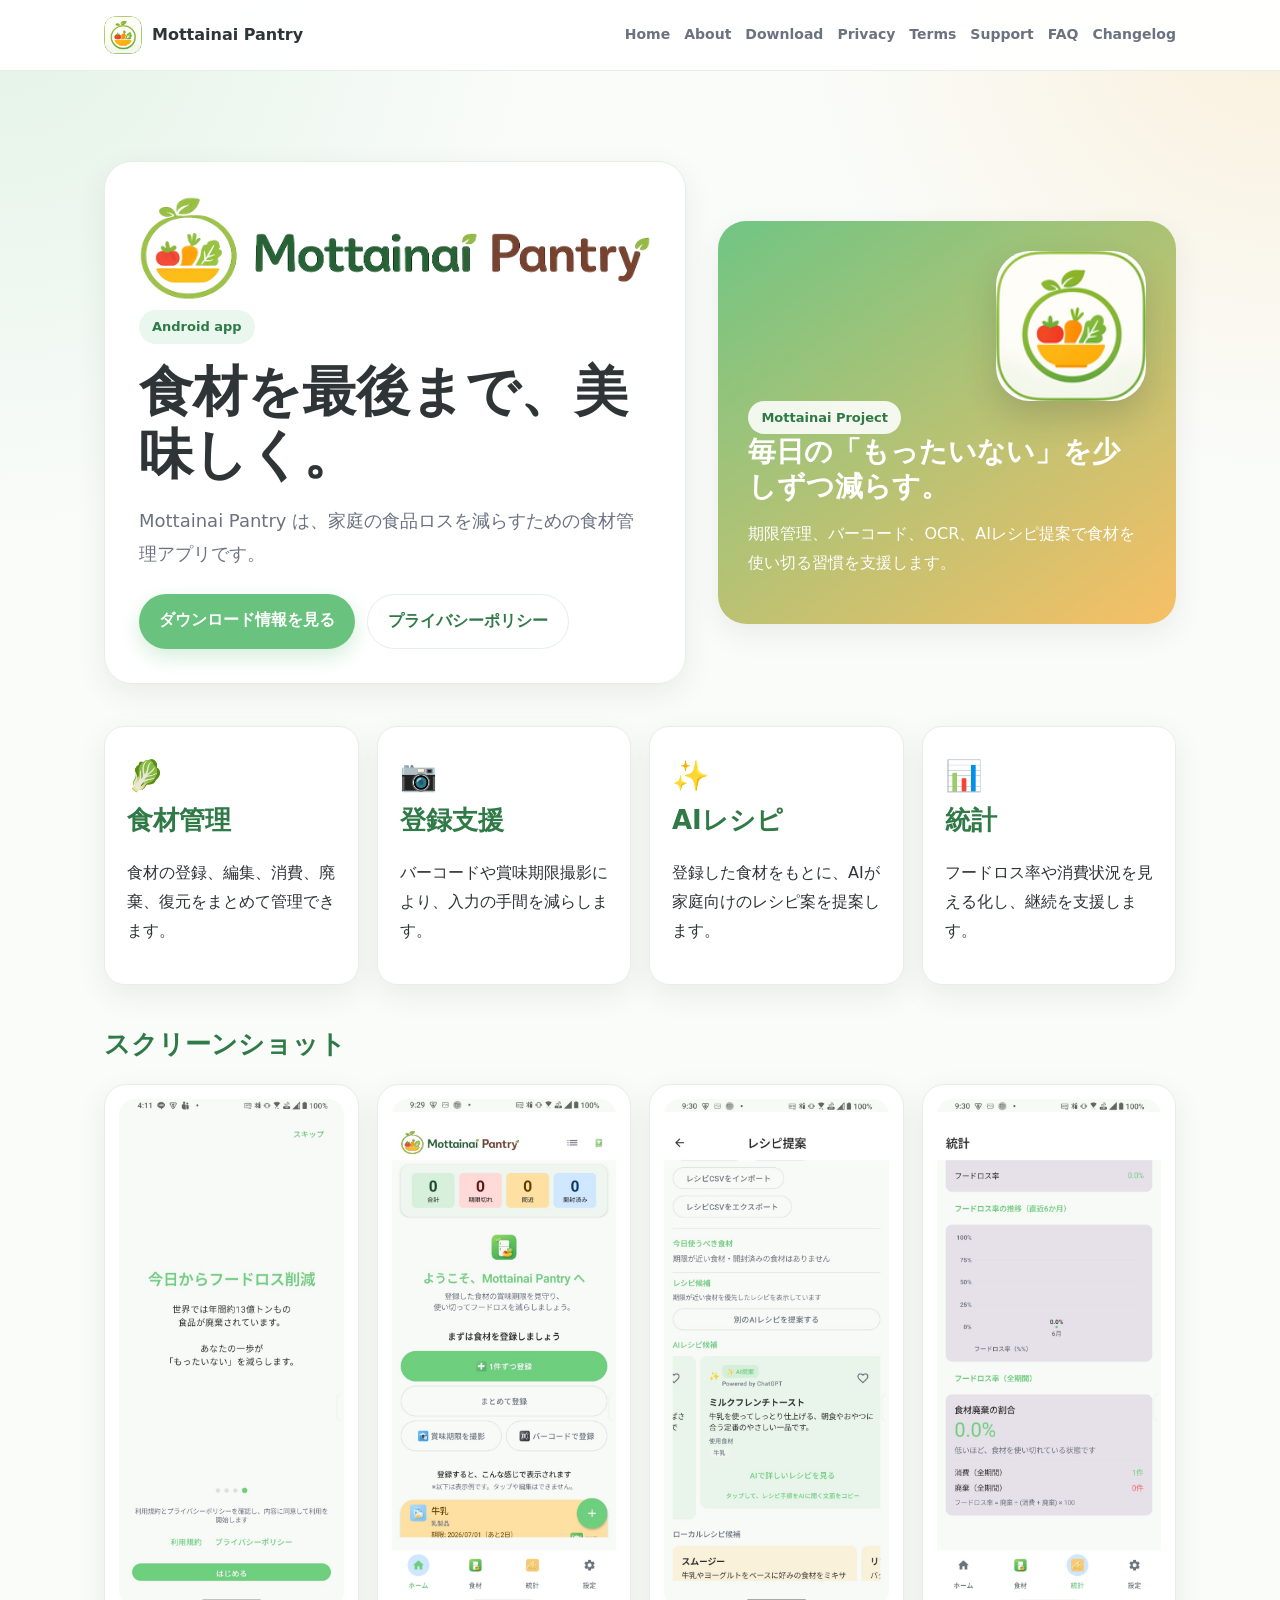
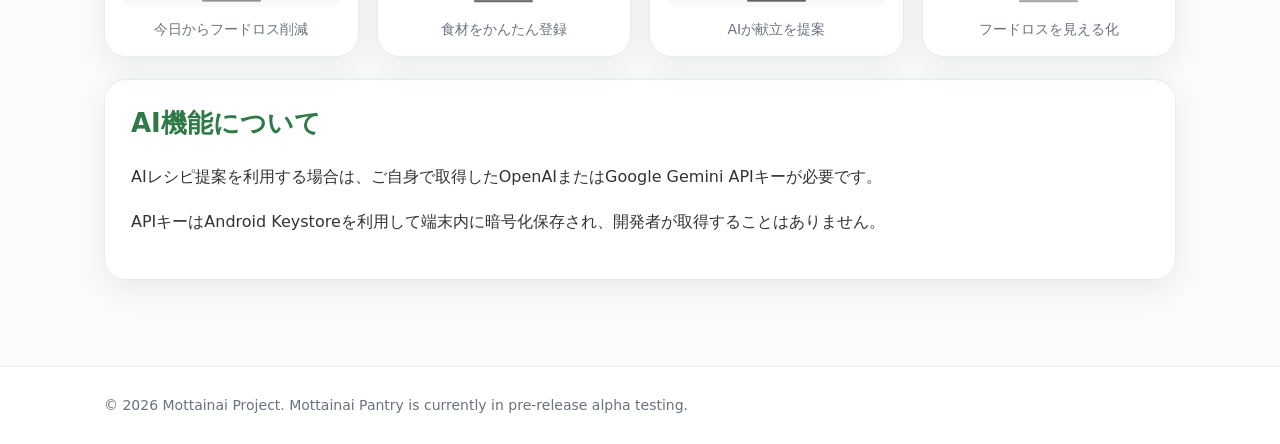
==== commit 8c2e288a: "Recovery" ====
--- a/index.html
+++ b/index.html
@@ -3,134 +3,88 @@
 <head>
   <meta charset="UTF-8">
   <meta name="viewport" content="width=device-width, initial-scale=1.0">
-  <title>Mottainai Pantry | 家庭の食材管理アプリ</title>
-  <meta name="description" content="家庭の食品ロスを減らすAndroid向け食材管理アプリ Mottainai Pantry の公式サイトです。賞味期限管理、バーコード、OCR、AIレシピ提案に対応。">
-  <link rel="canonical" href="https://shota625.github.io/MottainaiPantry-Web/">
-  <link rel="icon" href="images/app_icon.png" type="image/png">
-  <link rel="apple-touch-icon" href="images/app_icon.png">
-  <meta property="og:title" content="Mottainai Pantry | 家庭の食材管理アプリ">
+  <title>Home | Mottainai Pantry</title>
+  <meta name="description" content="家庭の食品ロスを減らすAndroid向け食材管理アプリ Mottainai Pantry の公式サイトです。">
+  <meta property="og:title" content="Home | Mottainai Pantry">
   <meta property="og:description" content="家庭の食品ロスを減らすAndroid向け食材管理アプリ Mottainai Pantry の公式サイトです。">
   <meta property="og:type" content="website">
-  <meta property="og:url" content="https://shota625.github.io/MottainaiPantry-Web/">
-  <meta property="og:image" content="https://shota625.github.io/MottainaiPantry-Web/images/app_logo.png">
-  <meta property="og:locale" content="ja_JP">
+  <meta property="og:image" content="images/app_logo.png">
   <meta name="twitter:card" content="summary_large_image">
-  <meta name="twitter:title" content="Mottainai Pantry | 家庭の食材管理アプリ">
-  <meta name="twitter:description" content="家庭の食品ロスを減らすAndroid向け食材管理アプリ Mottainai Pantry の公式サイトです。">
-  <meta name="twitter:image" content="https://shota625.github.io/MottainaiPantry-Web/images/app_logo.png">
+  <link rel="icon" href="images/app_icon.png">
   <link rel="stylesheet" href="style.css">
 </head>
 <body>
-  <header class="site-header">
-    <div class="header-inner">
-      <a class="brand" href="index.html">
-        <img src="images/app_icon.png" alt="" width="38" height="38" aria-hidden="true">
-        <span>Mottainai Pantry</span>
-      </a>
-      <nav class="nav" aria-label="メインナビゲーション">
-        <a href="index.html" aria-current="page">Home</a>
-        <a href="about.html">About</a>
-        <a href="download.html">Download</a>
-        <a href="privacy.html">Privacy</a>
-        <a href="terms.html">Terms</a>
-        <a href="support.html">Support</a>
-        <a href="faq.html">FAQ</a>
-        <a href="changelog.html">Changelog</a>
-      </nav>
+<header class="site-header">
+  <div class="header-inner">
+    <a class="brand" href="index.html">
+      <img src="images/app_icon.png" alt="" aria-hidden="true">
+      <span>Mottainai Pantry</span>
+    </a>
+    <nav class="nav" aria-label="Primary navigation">
+      <a href="index.html">Home</a>
+      <a href="about.html">About</a>
+      <a href="download.html">Download</a>
+      <a href="privacy.html">Privacy</a>
+      <a href="terms.html">Terms</a>
+      <a href="support.html">Support</a>
+      <a href="faq.html">FAQ</a>
+      <a href="changelog.html">Changelog</a>
+    </nav>
+  </div>
+</header>
+
+<main>
+  <section class="hero">
+    <div class="hero-card">
+      <img class="hero-logo" src="images/app_logo.png" alt="Mottainai Pantry">
+      <span class="badge">Android app</span>
+      <h1>食材を最後まで、美味しく。</h1>
+      <p class="lead">Mottainai Pantry は、家庭の食品ロスを減らすための食材管理アプリです。</p>
+      <div class="button-row">
+        <a class="button" href="download.html">ダウンロード情報を見る</a>
+        <a class="button secondary" href="privacy.html">プライバシーポリシー</a>
+      </div>
     </div>
-  </header>
 
-  <main>
-    <section class="hero">
-      <div class="hero-card">
-        <img class="hero-logo" src="images/app_logo.png" alt="Mottainai Pantry" width="520" height="auto">
-        <span class="badge">Android app</span>
-        <h1>食材を最後まで、美味しく。</h1>
-        <p class="lead">Mottainai Pantry は、家庭の食品ロスを減らすための食材管理アプリです。</p>
-        <div class="button-row">
-          <a class="button" href="download.html">ダウンロード情報を見る</a>
-          <a class="button secondary" href="privacy.html">プライバシーポリシー</a>
-        </div>
+    <div class="hero-visual">
+      <img src="images/app_icon.png" alt="Mottainai Pantry app icon">
+      <div>
+        <span class="badge badge-light">Mottainai Project</span>
+        <strong>毎日の「もったいない」を少しずつ減らす。</strong>
+        <p>期限管理、バーコード、OCR、AIレシピ提案で食材を使い切る習慣を支援します。</p>
       </div>
-      <div class="hero-visual">
-        <img src="images/app_icon.png" alt="Mottainai Pantry アプリアイコン" width="150" height="150">
-        <div>
-          <span class="badge">Mottainai Project</span>
-          <strong>毎日の「もったいない」を少しずつ減らす。</strong>
-          <p>期限管理、バーコード、OCR、AIレシピ提案で食材を使い切る習慣を支援します。</p>
-        </div>
-      </div>
-    </section>
+    </div>
+  </section>
 
-    <section aria-labelledby="features-heading">
-      <h2 id="features-heading">主な機能</h2>
-      <div class="feature-grid">
-      <div class="feature-card">
-        <div class="icon" aria-hidden="true">🥬</div>
-        <h3>食材管理</h3>
-        <p>食材の登録、編集、消費、廃棄、復元をまとめて管理できます。</p>
-      </div>
-      <div class="feature-card">
-        <div class="icon" aria-hidden="true">📷</div>
-        <h3>登録支援</h3>
-        <p>バーコードや賞味期限撮影により、入力の手間を減らします。</p>
-      </div>
-      <div class="feature-card">
-        <div class="icon" aria-hidden="true">✨</div>
-        <h3>AIレシピ</h3>
-        <p>登録した食材をもとに、AIが家庭向けのレシピ案を提案します。</p>
-      </div>
-      <div class="feature-card">
-        <div class="icon" aria-hidden="true">📊</div>
-        <h3>統計</h3>
-        <p>フードロス率や消費状況を見える化し、継続を支援します。</p>
-      </div>
-      </div>
-    </section>
+  <section class="feature-grid" aria-label="主な機能">
+    <div class="feature-card"><div class="icon">🥬</div><h2>食材管理</h2><p>食材の登録、編集、消費、廃棄、復元をまとめて管理できます。</p></div>
+    <div class="feature-card"><div class="icon">📷</div><h2>登録支援</h2><p>バーコードや賞味期限撮影により、入力の手間を減らします。</p></div>
+    <div class="feature-card"><div class="icon">✨</div><h2>AIレシピ</h2><p>登録した食材をもとに、AIが家庭向けのレシピ案を提案します。</p></div>
+    <div class="feature-card"><div class="icon">📊</div><h2>統計</h2><p>フードロス率や消費状況を見える化し、継続を支援します。</p></div>
+  </section>
 
-    <section class="screenshot-section" aria-labelledby="screenshots-heading">
-      <h2 id="screenshots-heading">スクリーンショット</h2>
-      <div class="screenshot-gallery">
-        <div class="screenshot-card">
-          <img src="images/screenshot_01_onboarding.png" alt="オンボーディング画面" width="260" height="auto" loading="lazy" decoding="async">
-          <p>今日からフードロス削減</p>
-        </div>
-        <div class="screenshot-card">
-          <img src="images/screenshot_02_home.png" alt="ホーム画面" width="260" height="auto" loading="lazy" decoding="async">
-          <p>登録は最短数秒</p>
-        </div>
-        <div class="screenshot-card">
-          <img src="images/screenshot_03_recipe.png" alt="AIレシピ提案画面" width="260" height="auto" loading="lazy" decoding="async">
-          <p>AIが献立を提案</p>
-        </div>
-        <div class="screenshot-card">
-          <img src="images/screenshot_04_statistics.png" alt="統計画面" width="260" height="auto" loading="lazy" decoding="async">
-          <p>フードロスを見える化</p>
-        </div>
-      </div>
-    </section>
+  <section class="screenshot-section">
+    <h2>スクリーンショット</h2>
+    <div class="screenshot-gallery">
+      <figure class="screenshot-card"><img src="images/screenshot01_onboarding.png" alt="オンボーディング画面" loading="lazy"><figcaption>今日からフードロス削減</figcaption></figure>
+      <figure class="screenshot-card"><img src="images/screenshot02_home.png" alt="ホーム画面" loading="lazy"><figcaption>食材をかんたん登録</figcaption></figure>
+      <figure class="screenshot-card"><img src="images/screenshot03_ai_recipe.png" alt="AIレシピ提案画面" loading="lazy"><figcaption>AIが献立を提案</figcaption></figure>
+      <figure class="screenshot-card"><img src="images/screenshot04_statistics.png" alt="統計画面" loading="lazy"><figcaption>フードロスを見える化</figcaption></figure>
+    </div>
+  </section>
 
-    <section class="card">
-      <h2>AI機能について</h2>
-      <p>AIレシピ提案を利用する場合は、ご自身で取得したOpenAIまたはGoogle Gemini APIキーが必要です。</p>
-      <p>APIキーはAndroid Keystoreを利用して端末内に暗号化保存され、開発者が取得することはありません。詳細は<a href="privacy.html">プライバシーポリシー</a>をご確認ください。</p>
-    </section>
+  <section class="card">
+    <h2>AI機能について</h2>
+    <p>AIレシピ提案を利用する場合は、ご自身で取得したOpenAIまたはGoogle Gemini APIキーが必要です。</p>
+    <p>APIキーはAndroid Keystoreを利用して端末内に暗号化保存され、開発者が取得することはありません。</p>
+  </section>
 
-    <section class="card">
-      <h2>Mottainai Project</h2>
-      <p>「世の中の“もったいない”を減らす」ことをテーマに、日々の暮らしを少し良くするアプリを開発しています。</p>
-    </section>
-  </main>
+</main>
 
-  <footer class="site-footer">
-    <div class="footer-inner">
-      <nav class="footer-nav" aria-label="フッターナビゲーション">
-        <a href="privacy.html">プライバシーポリシー</a>
-        <a href="terms.html">利用規約</a>
-        <a href="support.html">サポート</a>
-      </nav>
-      <p>© 2026 Mottainai Project. Mottainai Pantry is currently in pre-release alpha testing.</p>
-    </div>
-  </footer>
+<footer class="site-footer">
+  <div class="footer-inner">
+    <p>© 2026 Mottainai Project. Mottainai Pantry is currently in pre-release alpha testing.</p>
+  </div>
+</footer>
 </body>
 </html>
--- a/style.css
+++ b/style.css
@@ -1,3 +1,5 @@
+/* Mottainai Pantry Web */
+
 :root {
   --primary: #69C27D;
   --primary-dark: #2F7A46;
@@ -12,19 +14,8 @@
   --shadow: 0 10px 30px rgba(47, 52, 55, 0.08);
 }
 
-* {
-  box-sizing: border-box;
-}
-
-html {
-  scroll-behavior: smooth;
-}
-
-@media (prefers-reduced-motion: reduce) {
-  html {
-    scroll-behavior: auto;
-  }
-}
+* { box-sizing: border-box; }
+html { scroll-behavior: smooth; }
 
 body {
   margin: 0;
@@ -37,22 +28,13 @@
   line-height: 1.8;
 }
 
-a {
-  color: var(--primary-dark);
-  font-weight: 700;
-}
-
-a:focus-visible,
-button:focus-visible {
-  outline: 3px solid var(--accent);
-  outline-offset: 3px;
-}
+a { color: var(--primary-dark); font-weight: 700; }
 
 .site-header {
   position: sticky;
   top: 0;
   z-index: 10;
-  background: rgba(255, 255, 255, 0.92);
+  background: rgba(255, 255, 255, 0.94);
   backdrop-filter: blur(14px);
   border-bottom: 1px solid var(--border);
 }
@@ -93,18 +75,9 @@
   color: var(--muted);
   text-decoration: none;
   font-size: 14px;
-  font-weight: 700;
-}
-
-.nav a:hover,
-.nav a[aria-current="page"] {
-  color: var(--primary-dark);
-}
-
-.nav a[aria-current="page"] {
-  text-decoration: underline;
-  text-underline-offset: 4px;
-}
+}
+
+.nav a:hover { color: var(--primary-dark); }
 
 main {
   max-width: 1120px;
@@ -183,6 +156,11 @@
   font-weight: 900;
 }
 
+.badge-light {
+  background: rgba(255, 255, 255, 0.88);
+  color: var(--primary-dark);
+}
+
 h1 {
   margin: 16px 0 10px;
   font-size: clamp(32px, 5vw, 54px);
@@ -191,6 +169,7 @@
 
 .page-title {
   color: var(--primary-dark);
+  text-align: center;
 }
 
 h2 {
@@ -201,7 +180,7 @@
 }
 
 .card h2:first-child,
-.faq-item h2 {
+.feature-card h2 {
   margin-top: 0;
 }
 
@@ -227,10 +206,6 @@
   margin: 22px 0;
 }
 
-.legal-prose p + p {
-  margin-top: 1rem;
-}
-
 .feature-grid {
   display: grid;
   grid-template-columns: repeat(4, 1fr);
@@ -250,33 +225,26 @@
   margin-top: 42px;
 }
 
-.screenshot-gallery,
-.screenshot-grid {
+.screenshot-gallery {
   display: grid;
   grid-template-columns: repeat(4, 1fr);
   gap: 18px;
 }
 
-.screenshot-card,
-.screenshot-grid figure {
-  background: var(--card);
-  border: 1px solid var(--border);
+.screenshot-card {
   border-radius: 22px;
   padding: 14px;
-  box-shadow: var(--shadow);
   text-align: center;
   margin: 0;
 }
 
-.screenshot-card img,
-.screenshot-grid img {
+.screenshot-card img {
   width: 100%;
   display: block;
   border-radius: 16px;
 }
 
-.screenshot-card p,
-.screenshot-grid figcaption {
+.screenshot-card figcaption {
   color: var(--muted);
   font-size: 14px;
   margin: 10px 4px 0;
@@ -307,33 +275,23 @@
   box-shadow: none;
 }
 
-.button.is-disabled {
-  background: var(--muted);
-  box-shadow: none;
-  cursor: not-allowed;
-  pointer-events: none;
-}
-
 .warning {
   color: #7C4A03;
   background: var(--warning-bg);
   border: 1px solid var(--warning-border);
   padding: 18px;
   border-radius: 16px;
+  margin: 22px 0;
 }
 
 .note {
   color: var(--muted);
   font-size: 14px;
-}
-
-ul {
-  padding-left: 1.3rem;
-}
-
-li {
-  margin: 0.3rem 0;
-}
+  text-align: center;
+}
+
+ul { padding-left: 1.3rem; }
+li { margin: 0.3rem 0; }
 
 hr {
   border: none;
@@ -341,10 +299,6 @@
   margin: 26px 0;
 }
 
-.faq-item + .faq-item {
-  margin-top: 0;
-}
-
 .site-footer {
   border-top: 1px solid var(--border);
   background: var(--card);
@@ -358,59 +312,23 @@
   font-size: 14px;
 }
 
-.footer-nav {
-  display: flex;
-  flex-wrap: wrap;
-  gap: 16px;
-  margin-bottom: 12px;
-}
-
-.footer-nav a {
-  font-size: 14px;
+.footer-inner p {
+  margin: 0;
 }
 
 @media (max-width: 960px) {
-  .hero {
-    grid-template-columns: 1fr;
-    padding-top: 28px;
-  }
-
+  .hero { grid-template-columns: 1fr; padding-top: 28px; }
   .feature-grid,
-  .screenshot-gallery,
-  .screenshot-grid {
-    grid-template-columns: repeat(2, 1fr);
-  }
+  .screenshot-gallery { grid-template-columns: repeat(2, 1fr); }
 }
 
 @media (max-width: 700px) {
-  .header-inner {
-    align-items: flex-start;
-    flex-direction: column;
-  }
-
-  .nav {
-    justify-content: flex-start;
-  }
-
-  main {
-    padding: 28px 18px 50px;
-  }
-
+  .header-inner { align-items: flex-start; flex-direction: column; }
+  .nav { justify-content: flex-start; }
+  main { padding: 28px 18px 50px; }
   .hero-card,
-  .hero-visual {
-    border-radius: 22px;
-    padding: 24px;
-  }
-
+  .hero-visual { border-radius: 22px; padding: 24px; }
   .feature-grid,
-  .screenshot-gallery,
-  .screenshot-grid {
-    grid-template-columns: 1fr;
-  }
-
-  .screenshot-card,
-  .screenshot-grid figure {
-    max-width: 360px;
-    margin: 0 auto;
-  }
-}
+  .screenshot-gallery { grid-template-columns: 1fr; }
+  .screenshot-card { max-width: 360px; margin: 0 auto; }
+}
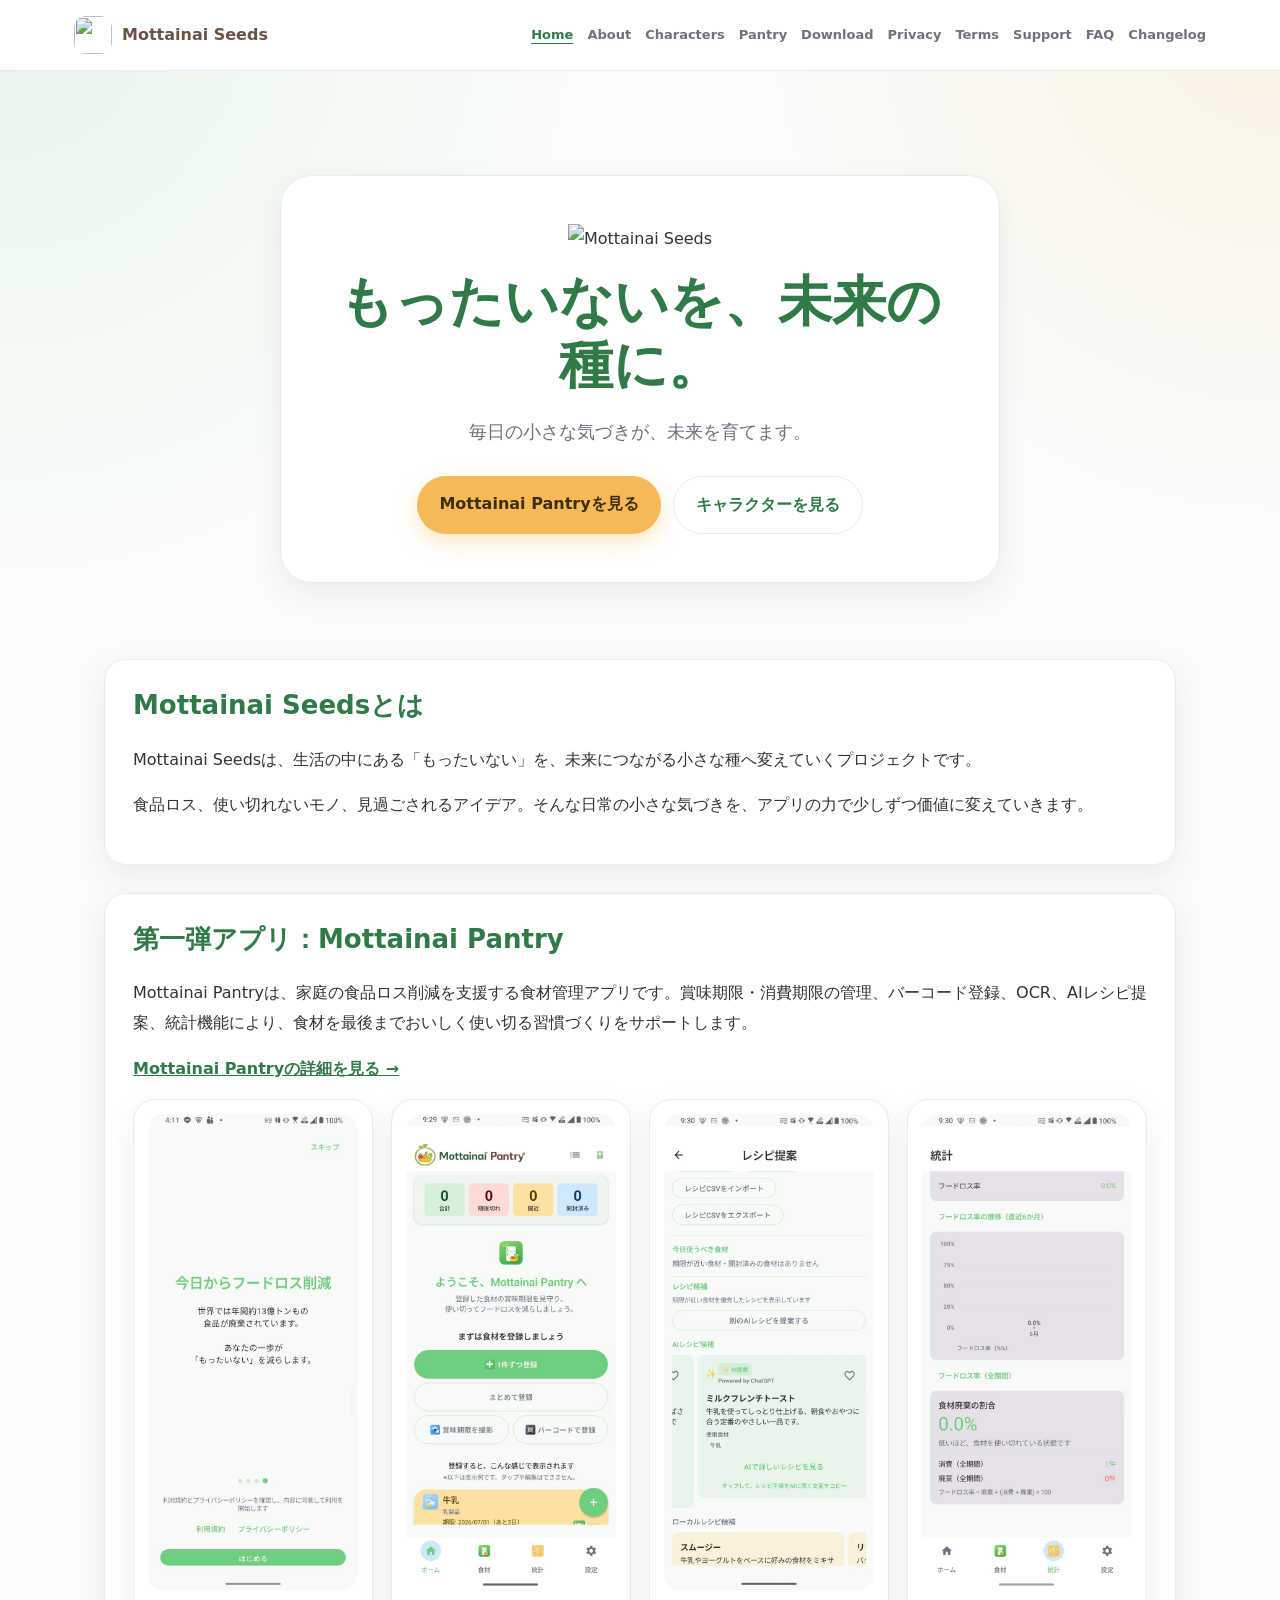
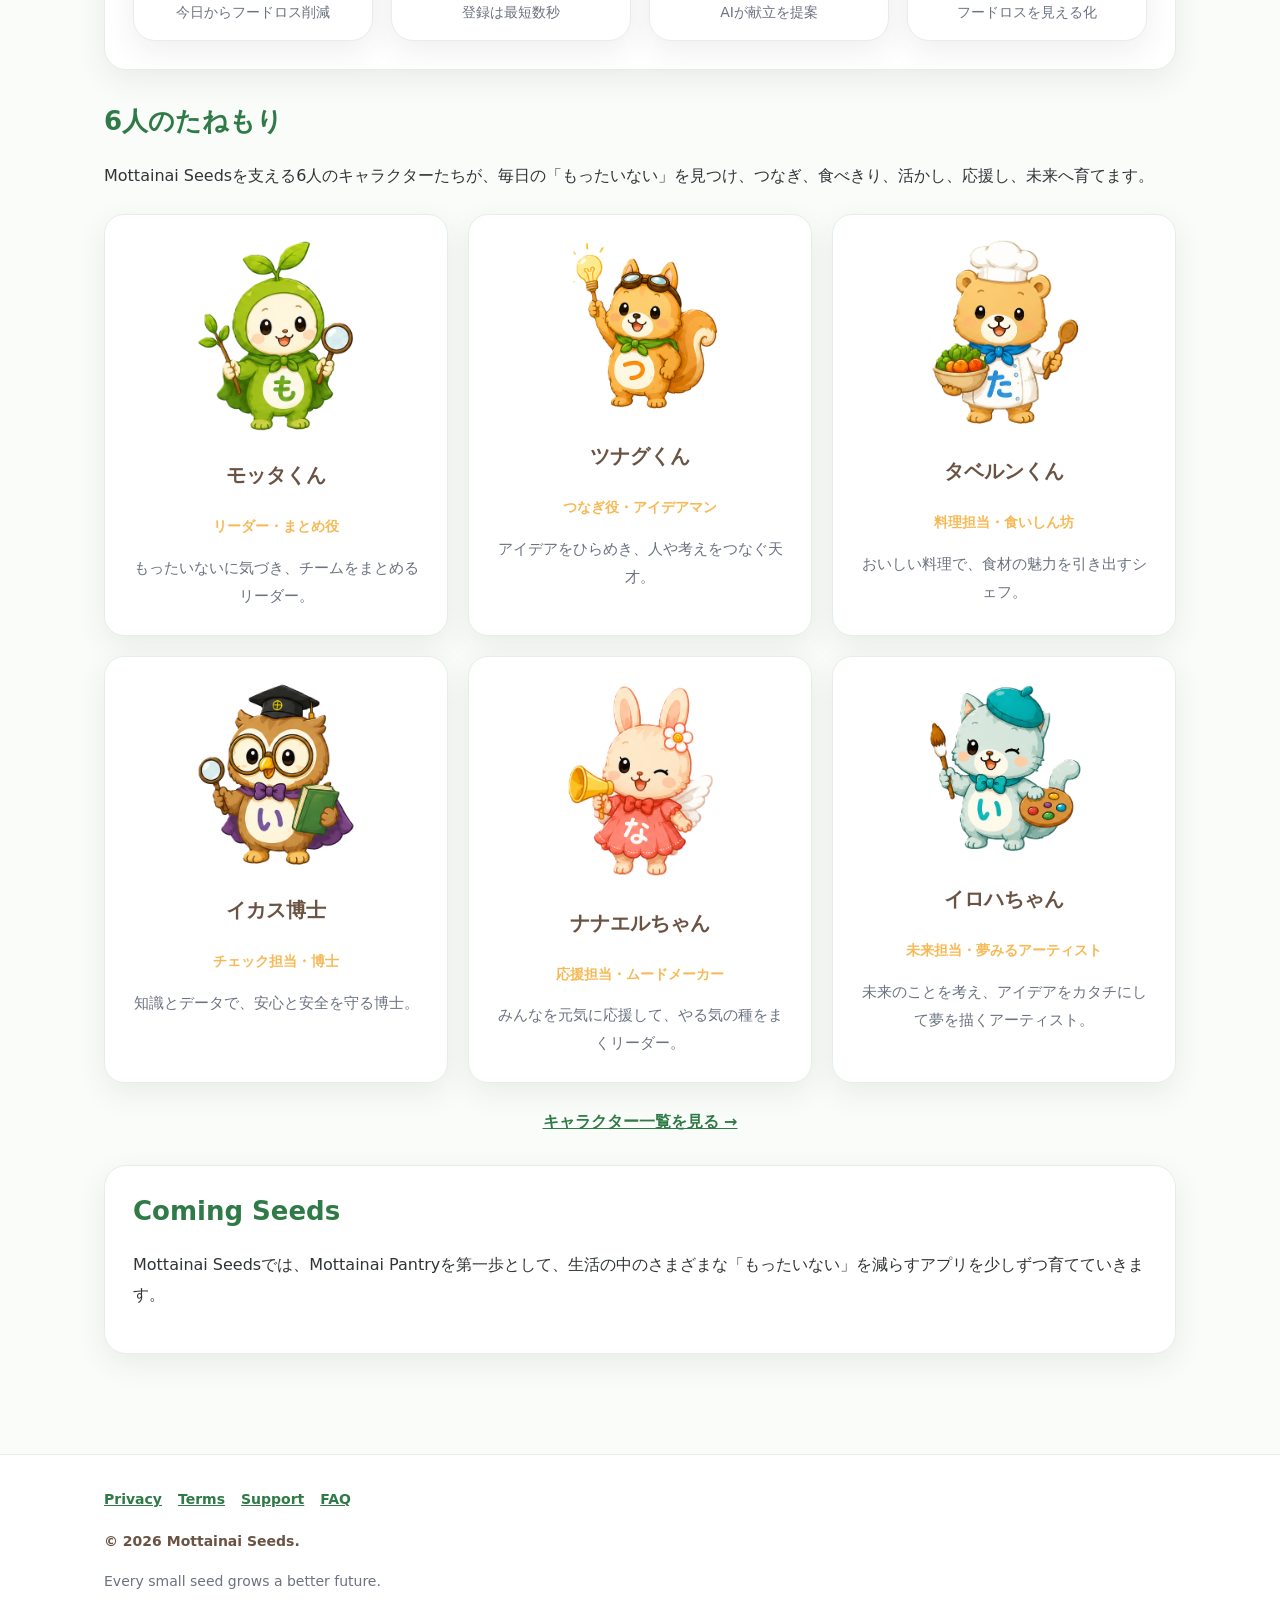
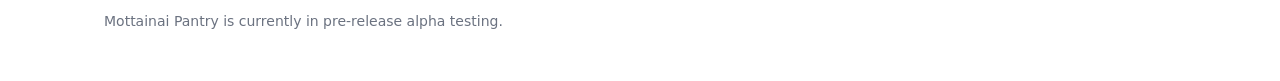
==== commit 9c16eb4f: "feat(web): add Mottainai Seeds character images" ====
--- a/index.html
+++ b/index.html
@@ -3,88 +3,150 @@
 <head>
   <meta charset="UTF-8">
   <meta name="viewport" content="width=device-width, initial-scale=1.0">
-  <title>Home | Mottainai Pantry</title>
-  <meta name="description" content="家庭の食品ロスを減らすAndroid向け食材管理アプリ Mottainai Pantry の公式サイトです。">
-  <meta property="og:title" content="Home | Mottainai Pantry">
-  <meta property="og:description" content="家庭の食品ロスを減らすAndroid向け食材管理アプリ Mottainai Pantry の公式サイトです。">
+  <title>Mottainai Seeds</title>
+  <meta name="description" content="Mottainai Seedsは、生活の中にある「もったいない」を未来につながる小さな種へ変えていくプロジェクトです。第一弾アプリMottainai Pantryでは、家庭の食品ロス削減を支援します。">
+  <link rel="canonical" href="https://shota625.github.io/MottainaiPantry-Web/">
+  <link rel="icon" href="images/Mottainai_Seeds_icon.png" type="image/png">
+  <link rel="apple-touch-icon" href="images/Mottainai_Seeds_icon.png">
+  <meta property="og:title" content="Mottainai Seeds">
+  <meta property="og:description" content="Mottainai Seedsは、生活の中にある「もったいない」を未来につながる小さな種へ変えていくプロジェクトです。第一弾アプリMottainai Pantryでは、家庭の食品ロス削減を支援します。">
   <meta property="og:type" content="website">
-  <meta property="og:image" content="images/app_logo.png">
+  <meta property="og:url" content="https://shota625.github.io/MottainaiPantry-Web/">
+  <meta property="og:image" content="https://shota625.github.io/MottainaiPantry-Web/images/Mottainai_Seeds_logo.png">
+  <meta property="og:locale" content="ja_JP">
   <meta name="twitter:card" content="summary_large_image">
-  <link rel="icon" href="images/app_icon.png">
+  <meta name="twitter:title" content="Mottainai Seeds">
+  <meta name="twitter:description" content="Mottainai Seedsは、生活の中にある「もったいない」を未来につながる小さな種へ変えていくプロジェクトです。">
+  <meta name="twitter:image" content="https://shota625.github.io/MottainaiPantry-Web/images/Mottainai_Seeds_logo.png">
   <link rel="stylesheet" href="style.css">
 </head>
 <body>
-<header class="site-header">
-  <div class="header-inner">
-    <a class="brand" href="index.html">
-      <img src="images/app_icon.png" alt="" aria-hidden="true">
-      <span>Mottainai Pantry</span>
-    </a>
-    <nav class="nav" aria-label="Primary navigation">
-      <a href="index.html">Home</a>
-      <a href="about.html">About</a>
-      <a href="download.html">Download</a>
-      <a href="privacy.html">Privacy</a>
-      <a href="terms.html">Terms</a>
-      <a href="support.html">Support</a>
-      <a href="faq.html">FAQ</a>
-      <a href="changelog.html">Changelog</a>
-    </nav>
-  </div>
-</header>
+  <header class="site-header">
+    <div class="header-inner">
+      <a class="brand" href="index.html">
+        <img src="images/Mottainai_Seeds_icon.png" alt="" width="38" height="38" aria-hidden="true">
+        <span>Mottainai Seeds</span>
+      </a>
+      <nav class="nav" aria-label="メインナビゲーション">
+        <a href="index.html" aria-current="page">Home</a>
+        <a href="about.html">About</a>
+        <a href="characters.html">Characters</a>
+        <a href="pantry.html">Pantry</a>
+        <a href="download.html">Download</a>
+        <a href="privacy.html">Privacy</a>
+        <a href="terms.html">Terms</a>
+        <a href="support.html">Support</a>
+        <a href="faq.html">FAQ</a>
+        <a href="changelog.html">Changelog</a>
+      </nav>
+    </div>
+  </header>
 
-<main>
-  <section class="hero">
-    <div class="hero-card">
-      <img class="hero-logo" src="images/app_logo.png" alt="Mottainai Pantry">
-      <span class="badge">Android app</span>
-      <h1>食材を最後まで、美味しく。</h1>
-      <p class="lead">Mottainai Pantry は、家庭の食品ロスを減らすための食材管理アプリです。</p>
-      <div class="button-row">
-        <a class="button" href="download.html">ダウンロード情報を見る</a>
-        <a class="button secondary" href="privacy.html">プライバシーポリシー</a>
+  <main>
+    <section class="hero-brand" aria-labelledby="hero-heading">
+      <div class="hero-card">
+        <img class="hero-logo" src="images/Mottainai_Seeds_logo.png" alt="Mottainai Seeds" width="520" height="auto">
+        <h1 id="hero-heading">もったいないを、未来の種に。</h1>
+        <p class="lead">毎日の小さな気づきが、未来を育てます。</p>
+        <div class="button-row">
+          <a class="button" href="pantry.html">Mottainai Pantryを見る</a>
+          <a class="button secondary" href="characters.html">キャラクターを見る</a>
+        </div>
       </div>
+    </section>
+
+    <section class="card" aria-labelledby="brand-story-heading">
+      <h2 id="brand-story-heading">Mottainai Seedsとは</h2>
+      <p>Mottainai Seedsは、生活の中にある「もったいない」を、未来につながる小さな種へ変えていくプロジェクトです。</p>
+      <p>食品ロス、使い切れないモノ、見過ごされるアイデア。そんな日常の小さな気づきを、アプリの力で少しずつ価値に変えていきます。</p>
+    </section>
+
+    <section class="card" aria-labelledby="first-app-heading">
+      <h2 id="first-app-heading">第一弾アプリ：Mottainai Pantry</h2>
+      <p>Mottainai Pantryは、家庭の食品ロス削減を支援する食材管理アプリです。賞味期限・消費期限の管理、バーコード登録、OCR、AIレシピ提案、統計機能により、食材を最後までおいしく使い切る習慣づくりをサポートします。</p>
+      <p><a href="pantry.html">Mottainai Pantryの詳細を見る →</a></p>
+      <div class="screenshot-gallery">
+        <div class="screenshot-card">
+          <img src="images/screenshot01_onboarding.png" alt="オンボーディング画面" width="260" height="auto" loading="lazy" decoding="async">
+          <p>今日からフードロス削減</p>
+        </div>
+        <div class="screenshot-card">
+          <img src="images/screenshot02_home.png" alt="ホーム画面" width="260" height="auto" loading="lazy" decoding="async">
+          <p>登録は最短数秒</p>
+        </div>
+        <div class="screenshot-card">
+          <img src="images/screenshot03_ai_recipe.png" alt="AIレシピ提案画面" width="260" height="auto" loading="lazy" decoding="async">
+          <p>AIが献立を提案</p>
+        </div>
+        <div class="screenshot-card">
+          <img src="images/screenshot04_statistics.png" alt="統計画面" width="260" height="auto" loading="lazy" decoding="async">
+          <p>フードロスを見える化</p>
+        </div>
+      </div>
+    </section>
+
+    <section aria-labelledby="characters-preview-heading">
+      <h2 id="characters-preview-heading">6人のたねもり</h2>
+      <p class="section-intro">Mottainai Seedsを支える6人のキャラクターたちが、毎日の「もったいない」を見つけ、つなぎ、食べきり、活かし、応援し、未来へ育てます。</p>
+      <div class="character-grid">
+        <div class="character-card">
+          <img class="character-image" src="images/Motta.png" alt="モッタくん" width="160" height="160" loading="lazy" decoding="async">
+          <h3>モッタくん</h3>
+          <p class="role">リーダー・まとめ役</p>
+          <p>もったいないに気づき、チームをまとめるリーダー。</p>
+        </div>
+        <div class="character-card">
+          <img class="character-image" src="images/Tsunagu.png" alt="ツナグくん" width="160" height="160" loading="lazy" decoding="async">
+          <h3>ツナグくん</h3>
+          <p class="role">つなぎ役・アイデアマン</p>
+          <p>アイデアをひらめき、人や考えをつなぐ天才。</p>
+        </div>
+        <div class="character-card">
+          <img class="character-image" src="images/Taberun.png" alt="タベルンくん" width="160" height="160" loading="lazy" decoding="async">
+          <h3>タベルンくん</h3>
+          <p class="role">料理担当・食いしん坊</p>
+          <p>おいしい料理で、食材の魅力を引き出すシェフ。</p>
+        </div>
+        <div class="character-card">
+          <img class="character-image" src="images/Ikasu.png" alt="イカス博士" width="160" height="160" loading="lazy" decoding="async">
+          <h3>イカス博士</h3>
+          <p class="role">チェック担当・博士</p>
+          <p>知識とデータで、安心と安全を守る博士。</p>
+        </div>
+        <div class="character-card">
+          <img class="character-image" src="images/Nanaeru.png" alt="ナナエルちゃん" width="160" height="160" loading="lazy" decoding="async">
+          <h3>ナナエルちゃん</h3>
+          <p class="role">応援担当・ムードメーカー</p>
+          <p>みんなを元気に応援して、やる気の種をまくリーダー。</p>
+        </div>
+        <div class="character-card">
+          <img class="character-image" src="images/Iroha.png" alt="イロハちゃん" width="160" height="160" loading="lazy" decoding="async">
+          <h3>イロハちゃん</h3>
+          <p class="role">未来担当・夢みるアーティスト</p>
+          <p>未来のことを考え、アイデアをカタチにして夢を描くアーティスト。</p>
+        </div>
+      </div>
+      <p style="margin-top: 24px; text-align: center;"><a href="characters.html">キャラクター一覧を見る →</a></p>
+    </section>
+
+    <section class="card" aria-labelledby="coming-seeds-heading">
+      <h2 id="coming-seeds-heading">Coming Seeds</h2>
+      <p>Mottainai Seedsでは、Mottainai Pantryを第一歩として、生活の中のさまざまな「もったいない」を減らすアプリを少しずつ育てていきます。</p>
+    </section>
+  </main>
+
+  <footer class="site-footer">
+    <div class="footer-inner">
+      <nav class="footer-nav" aria-label="フッターナビゲーション">
+        <a href="privacy.html">Privacy</a>
+        <a href="terms.html">Terms</a>
+        <a href="support.html">Support</a>
+        <a href="faq.html">FAQ</a>
+      </nav>
+      <p class="footer-tagline">© 2026 Mottainai Seeds.</p>
+      <p>Every small seed grows a better future.</p>
+      <p>Mottainai Pantry is currently in pre-release alpha testing.</p>
     </div>
-
-    <div class="hero-visual">
-      <img src="images/app_icon.png" alt="Mottainai Pantry app icon">
-      <div>
-        <span class="badge badge-light">Mottainai Project</span>
-        <strong>毎日の「もったいない」を少しずつ減らす。</strong>
-        <p>期限管理、バーコード、OCR、AIレシピ提案で食材を使い切る習慣を支援します。</p>
-      </div>
-    </div>
-  </section>
-
-  <section class="feature-grid" aria-label="主な機能">
-    <div class="feature-card"><div class="icon">🥬</div><h2>食材管理</h2><p>食材の登録、編集、消費、廃棄、復元をまとめて管理できます。</p></div>
-    <div class="feature-card"><div class="icon">📷</div><h2>登録支援</h2><p>バーコードや賞味期限撮影により、入力の手間を減らします。</p></div>
-    <div class="feature-card"><div class="icon">✨</div><h2>AIレシピ</h2><p>登録した食材をもとに、AIが家庭向けのレシピ案を提案します。</p></div>
-    <div class="feature-card"><div class="icon">📊</div><h2>統計</h2><p>フードロス率や消費状況を見える化し、継続を支援します。</p></div>
-  </section>
-
-  <section class="screenshot-section">
-    <h2>スクリーンショット</h2>
-    <div class="screenshot-gallery">
-      <figure class="screenshot-card"><img src="images/screenshot01_onboarding.png" alt="オンボーディング画面" loading="lazy"><figcaption>今日からフードロス削減</figcaption></figure>
-      <figure class="screenshot-card"><img src="images/screenshot02_home.png" alt="ホーム画面" loading="lazy"><figcaption>食材をかんたん登録</figcaption></figure>
-      <figure class="screenshot-card"><img src="images/screenshot03_ai_recipe.png" alt="AIレシピ提案画面" loading="lazy"><figcaption>AIが献立を提案</figcaption></figure>
-      <figure class="screenshot-card"><img src="images/screenshot04_statistics.png" alt="統計画面" loading="lazy"><figcaption>フードロスを見える化</figcaption></figure>
-    </div>
-  </section>
-
-  <section class="card">
-    <h2>AI機能について</h2>
-    <p>AIレシピ提案を利用する場合は、ご自身で取得したOpenAIまたはGoogle Gemini APIキーが必要です。</p>
-    <p>APIキーはAndroid Keystoreを利用して端末内に暗号化保存され、開発者が取得することはありません。</p>
-  </section>
-
-</main>
-
-<footer class="site-footer">
-  <div class="footer-inner">
-    <p>© 2026 Mottainai Project. Mottainai Pantry is currently in pre-release alpha testing.</p>
-  </div>
-</footer>
+  </footer>
 </body>
 </html>
--- a/style.css
+++ b/style.css
@@ -1,9 +1,8 @@
-/* Mottainai Pantry Web */
-
 :root {
   --primary: #69C27D;
   --primary-dark: #2F7A46;
   --accent: #F7B955;
+  --brown: #6B5344;
   --text: #2F3437;
   --muted: #6B7280;
   --bg: #FAFCFA;
@@ -14,21 +13,41 @@
   --shadow: 0 10px 30px rgba(47, 52, 55, 0.08);
 }
 
-* { box-sizing: border-box; }
-html { scroll-behavior: smooth; }
+* {
+  box-sizing: border-box;
+}
+
+html {
+  scroll-behavior: smooth;
+}
+
+@media (prefers-reduced-motion: reduce) {
+  html {
+    scroll-behavior: auto;
+  }
+}
 
 body {
   margin: 0;
   font-family: system-ui, -apple-system, BlinkMacSystemFont, "Segoe UI", "Noto Sans JP", sans-serif;
   color: var(--text);
   background:
-    radial-gradient(circle at top left, rgba(105, 194, 125, 0.16), transparent 34rem),
-    radial-gradient(circle at top right, rgba(247, 185, 85, 0.18), transparent 30rem),
+    radial-gradient(circle at top left, rgba(105, 194, 125, 0.12), transparent 36rem),
+    radial-gradient(circle at top right, rgba(247, 185, 85, 0.14), transparent 32rem),
     var(--bg);
-  line-height: 1.8;
-}
-
-a { color: var(--primary-dark); font-weight: 700; }
+  line-height: 1.85;
+}
+
+a {
+  color: var(--primary-dark);
+  font-weight: 700;
+}
+
+a:focus-visible,
+button:focus-visible {
+  outline: 3px solid var(--accent);
+  outline-offset: 3px;
+}
 
 .site-header {
   position: sticky;
@@ -40,7 +59,7 @@
 }
 
 .header-inner {
-  max-width: 1120px;
+  max-width: 1180px;
   margin: 0 auto;
   padding: 16px 24px;
   display: flex;
@@ -53,9 +72,10 @@
   display: inline-flex;
   align-items: center;
   gap: 10px;
-  color: var(--text);
+  color: var(--brown);
   text-decoration: none;
   font-weight: 900;
+  flex-shrink: 0;
 }
 
 .brand img {
@@ -68,26 +88,35 @@
   display: flex;
   flex-wrap: wrap;
   justify-content: flex-end;
-  gap: 14px;
+  gap: 10px 14px;
 }
 
 .nav a {
   color: var(--muted);
   text-decoration: none;
-  font-size: 14px;
-}
-
-.nav a:hover { color: var(--primary-dark); }
+  font-size: 13px;
+  font-weight: 700;
+}
+
+.nav a:hover,
+.nav a[aria-current="page"] {
+  color: var(--primary-dark);
+}
+
+.nav a[aria-current="page"] {
+  text-decoration: underline;
+  text-underline-offset: 4px;
+}
 
 main {
   max-width: 1120px;
   margin: 0 auto;
-  padding: 42px 24px 64px;
+  padding: 48px 24px 72px;
 }
 
 .logo-block {
   text-align: center;
-  margin: 18px 0 32px;
+  margin: 18px 0 36px;
 }
 
 .logo-block img,
@@ -95,6 +124,28 @@
   max-width: 520px;
   width: min(100%, 520px);
   height: auto;
+}
+
+.hero-brand {
+  text-align: center;
+  padding: 56px 0 48px;
+}
+
+.hero-brand .hero-card {
+  max-width: 720px;
+  margin: 0 auto;
+  border-radius: 32px;
+  padding: 48px 36px;
+}
+
+.hero-brand h1 {
+  color: var(--primary-dark);
+}
+
+.hero-brand .lead {
+  max-width: 36em;
+  margin-left: auto;
+  margin-right: auto;
 }
 
 .hero {
@@ -108,7 +159,8 @@
 .hero-card,
 .card,
 .feature-card,
-.screenshot-card {
+.screenshot-card,
+.character-card {
   background: var(--card);
   border: 1px solid var(--border);
   box-shadow: var(--shadow);
@@ -156,9 +208,9 @@
   font-weight: 900;
 }
 
-.badge-light {
-  background: rgba(255, 255, 255, 0.88);
-  color: var(--primary-dark);
+.badge-app {
+  background: rgba(247, 185, 85, 0.22);
+  color: #7C4A03;
 }
 
 h1 {
@@ -169,7 +221,6 @@
 
 .page-title {
   color: var(--primary-dark);
-  text-align: center;
 }
 
 h2 {
@@ -179,14 +230,20 @@
   line-height: 1.35;
 }
 
+.section-intro {
+  margin-top: 0;
+}
+
 .card h2:first-child,
-.feature-card h2 {
+.faq-item h2,
+.character-card h2 {
   margin-top: 0;
 }
 
 h3 {
   margin-top: 24px;
   font-size: 20px;
+  color: var(--brown);
 }
 
 .lead,
@@ -202,49 +259,101 @@
 
 .card {
   border-radius: 22px;
-  padding: 26px;
-  margin: 22px 0;
-}
-
-.feature-grid {
+  padding: 28px;
+  margin: 28px 0;
+}
+
+.legal-prose p + p {
+  margin-top: 1rem;
+}
+
+.meta-line {
+  color: var(--muted);
+  font-size: 15px;
+  margin-bottom: 1.5rem;
+}
+
+.feature-grid,
+.character-grid {
+  display: grid;
+  grid-template-columns: repeat(3, 1fr);
+  gap: 20px;
+  margin-top: 24px;
+}
+
+.feature-grid.four-col {
+  grid-template-columns: repeat(4, 1fr);
+}
+
+.feature-card,
+.character-card {
+  border-radius: 20px;
+  padding: 24px;
+}
+
+.character-card {
+  text-align: center;
+}
+
+.character-image {
+  width: 160px;
+  max-width: 100%;
+  height: auto;
+  max-height: 200px;
+  object-fit: contain;
+  margin: 0 auto 16px;
+  display: block;
+}
+
+.feature-card .icon {
+  font-size: 32px;
+  line-height: 1;
+  margin-bottom: 8px;
+}
+.character-card .role {
+  color: var(--accent);
+  font-size: 14px;
+  font-weight: 800;
+  margin: 4px 0 10px;
+}
+
+.character-card p:last-child {
+  margin-bottom: 0;
+  color: var(--muted);
+  font-size: 15px;
+}
+
+.screenshot-section {
+  margin-top: 48px;
+}
+
+.screenshot-gallery,
+.screenshot-grid {
   display: grid;
   grid-template-columns: repeat(4, 1fr);
   gap: 18px;
 }
 
-.feature-card {
-  border-radius: 20px;
-  padding: 22px;
-}
-
-.feature-card .icon {
-  font-size: 30px;
-}
-
-.screenshot-section {
-  margin-top: 42px;
-}
-
-.screenshot-gallery {
-  display: grid;
-  grid-template-columns: repeat(4, 1fr);
-  gap: 18px;
-}
-
-.screenshot-card {
+.screenshot-card,
+.screenshot-grid figure {
+  background: var(--card);
+  border: 1px solid var(--border);
   border-radius: 22px;
   padding: 14px;
+  box-shadow: var(--shadow);
   text-align: center;
   margin: 0;
 }
 
-.screenshot-card img {
+.screenshot-card img,
+.screenshot-grid img {
   width: 100%;
   display: block;
   border-radius: 16px;
 }
 
-.screenshot-card figcaption {
+.screenshot-card p,
+.screenshot-grid figcaption {
   color: var(--muted);
   font-size: 14px;
   margin: 10px 4px 0;
@@ -253,19 +362,20 @@
 .button-row {
   display: flex;
   flex-wrap: wrap;
+  justify-content: center;
   gap: 12px;
-  margin-top: 24px;
+  margin-top: 28px;
 }
 
 .button {
   display: inline-block;
-  background: var(--primary);
-  color: white;
-  padding: 12px 20px;
+  background: var(--accent);
+  color: #3D2E12;
+  padding: 13px 22px;
   border-radius: 999px;
   text-decoration: none;
   font-weight: 900;
-  box-shadow: 0 8px 20px rgba(105, 194, 125, 0.28);
+  box-shadow: 0 8px 20px rgba(247, 185, 85, 0.35);
 }
 
 .button.secondary {
@@ -273,6 +383,20 @@
   color: var(--primary-dark);
   border: 1px solid var(--border);
   box-shadow: none;
+}
+
+.button.green {
+  background: var(--primary);
+  color: white;
+  box-shadow: 0 8px 20px rgba(105, 194, 125, 0.28);
+}
+
+.button.is-disabled {
+  background: var(--muted);
+  color: white;
+  box-shadow: none;
+  cursor: not-allowed;
+  pointer-events: none;
 }
 
 .warning {
@@ -281,17 +405,20 @@
   border: 1px solid var(--warning-border);
   padding: 18px;
   border-radius: 16px;
-  margin: 22px 0;
 }
 
 .note {
   color: var(--muted);
   font-size: 14px;
-  text-align: center;
-}
-
-ul { padding-left: 1.3rem; }
-li { margin: 0.3rem 0; }
+}
+
+ul {
+  padding-left: 1.3rem;
+}
+
+li {
+  margin: 0.3rem 0;
+}
 
 hr {
   border: none;
@@ -299,6 +426,10 @@
   margin: 26px 0;
 }
 
+.faq-item + .faq-item {
+  margin-top: 0;
+}
+
 .site-footer {
   border-top: 1px solid var(--border);
   background: var(--card);
@@ -307,28 +438,77 @@
 .footer-inner {
   max-width: 1120px;
   margin: 0 auto;
-  padding: 26px 24px;
+  padding: 32px 24px;
   color: var(--muted);
   font-size: 14px;
 }
 
-.footer-inner p {
-  margin: 0;
+.footer-nav {
+  display: flex;
+  flex-wrap: wrap;
+  gap: 16px;
+  margin-bottom: 16px;
+}
+
+.footer-nav a {
+  font-size: 14px;
+}
+
+.footer-tagline {
+  color: var(--brown);
+  font-weight: 700;
+  margin: 0 0 8px;
 }
 
 @media (max-width: 960px) {
-  .hero { grid-template-columns: 1fr; padding-top: 28px; }
+  .hero {
+    grid-template-columns: 1fr;
+    padding-top: 28px;
+  }
+
+  .feature-grid.four-col,
+  .screenshot-gallery,
+  .screenshot-grid {
+    grid-template-columns: repeat(2, 1fr);
+  }
+
+  .character-grid {
+    grid-template-columns: repeat(2, 1fr);
+  }
+}
+
+@media (max-width: 700px) {
+  .header-inner {
+    align-items: flex-start;
+    flex-direction: column;
+  }
+
+  .nav {
+    justify-content: flex-start;
+  }
+
+  main {
+    padding: 32px 18px 56px;
+  }
+
+  .hero-card,
+  .hero-visual,
+  .hero-brand .hero-card {
+    border-radius: 22px;
+    padding: 28px 22px;
+  }
+
   .feature-grid,
-  .screenshot-gallery { grid-template-columns: repeat(2, 1fr); }
-}
-
-@media (max-width: 700px) {
-  .header-inner { align-items: flex-start; flex-direction: column; }
-  .nav { justify-content: flex-start; }
-  main { padding: 28px 18px 50px; }
-  .hero-card,
-  .hero-visual { border-radius: 22px; padding: 24px; }
-  .feature-grid,
-  .screenshot-gallery { grid-template-columns: 1fr; }
-  .screenshot-card { max-width: 360px; margin: 0 auto; }
-}
+  .feature-grid.four-col,
+  .character-grid,
+  .screenshot-gallery,
+  .screenshot-grid {
+    grid-template-columns: 1fr;
+  }
+
+  .screenshot-card,
+  .screenshot-grid figure {
+    max-width: 360px;
+    margin: 0 auto;
+  }
+}
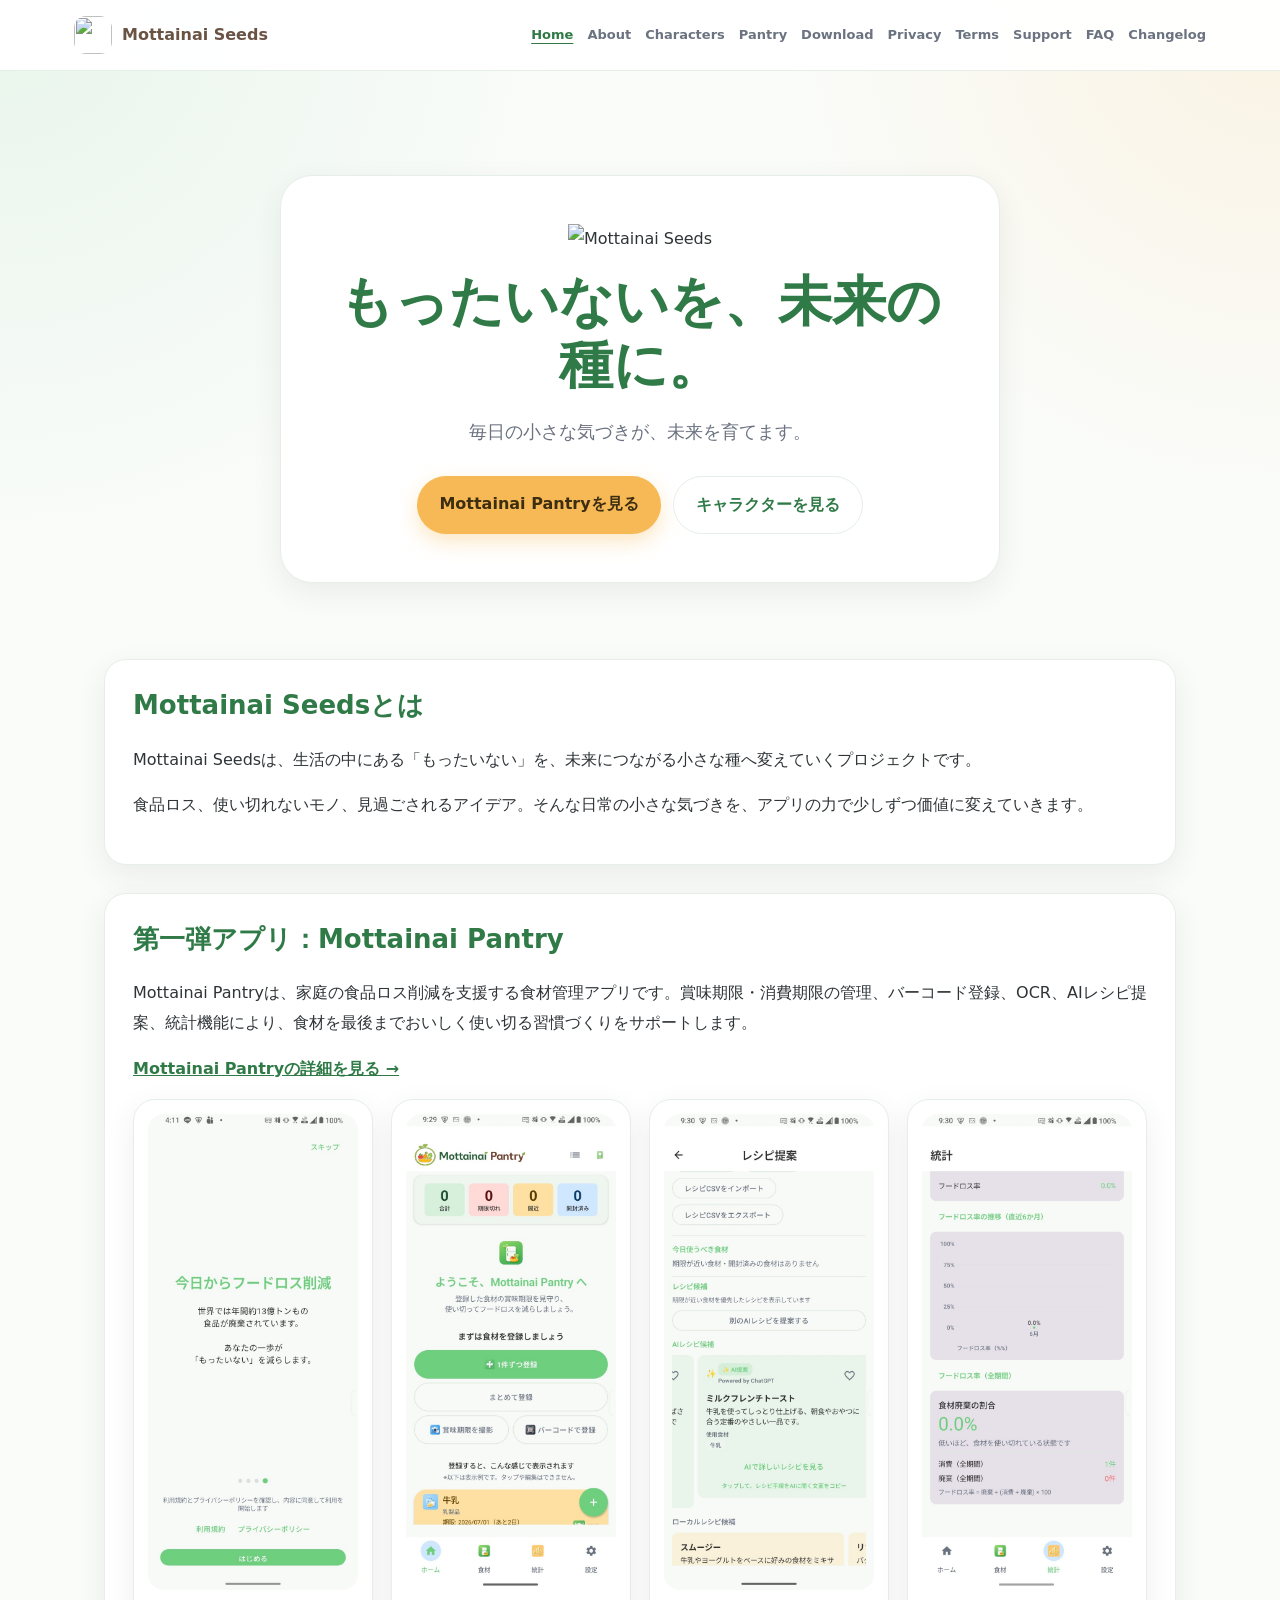
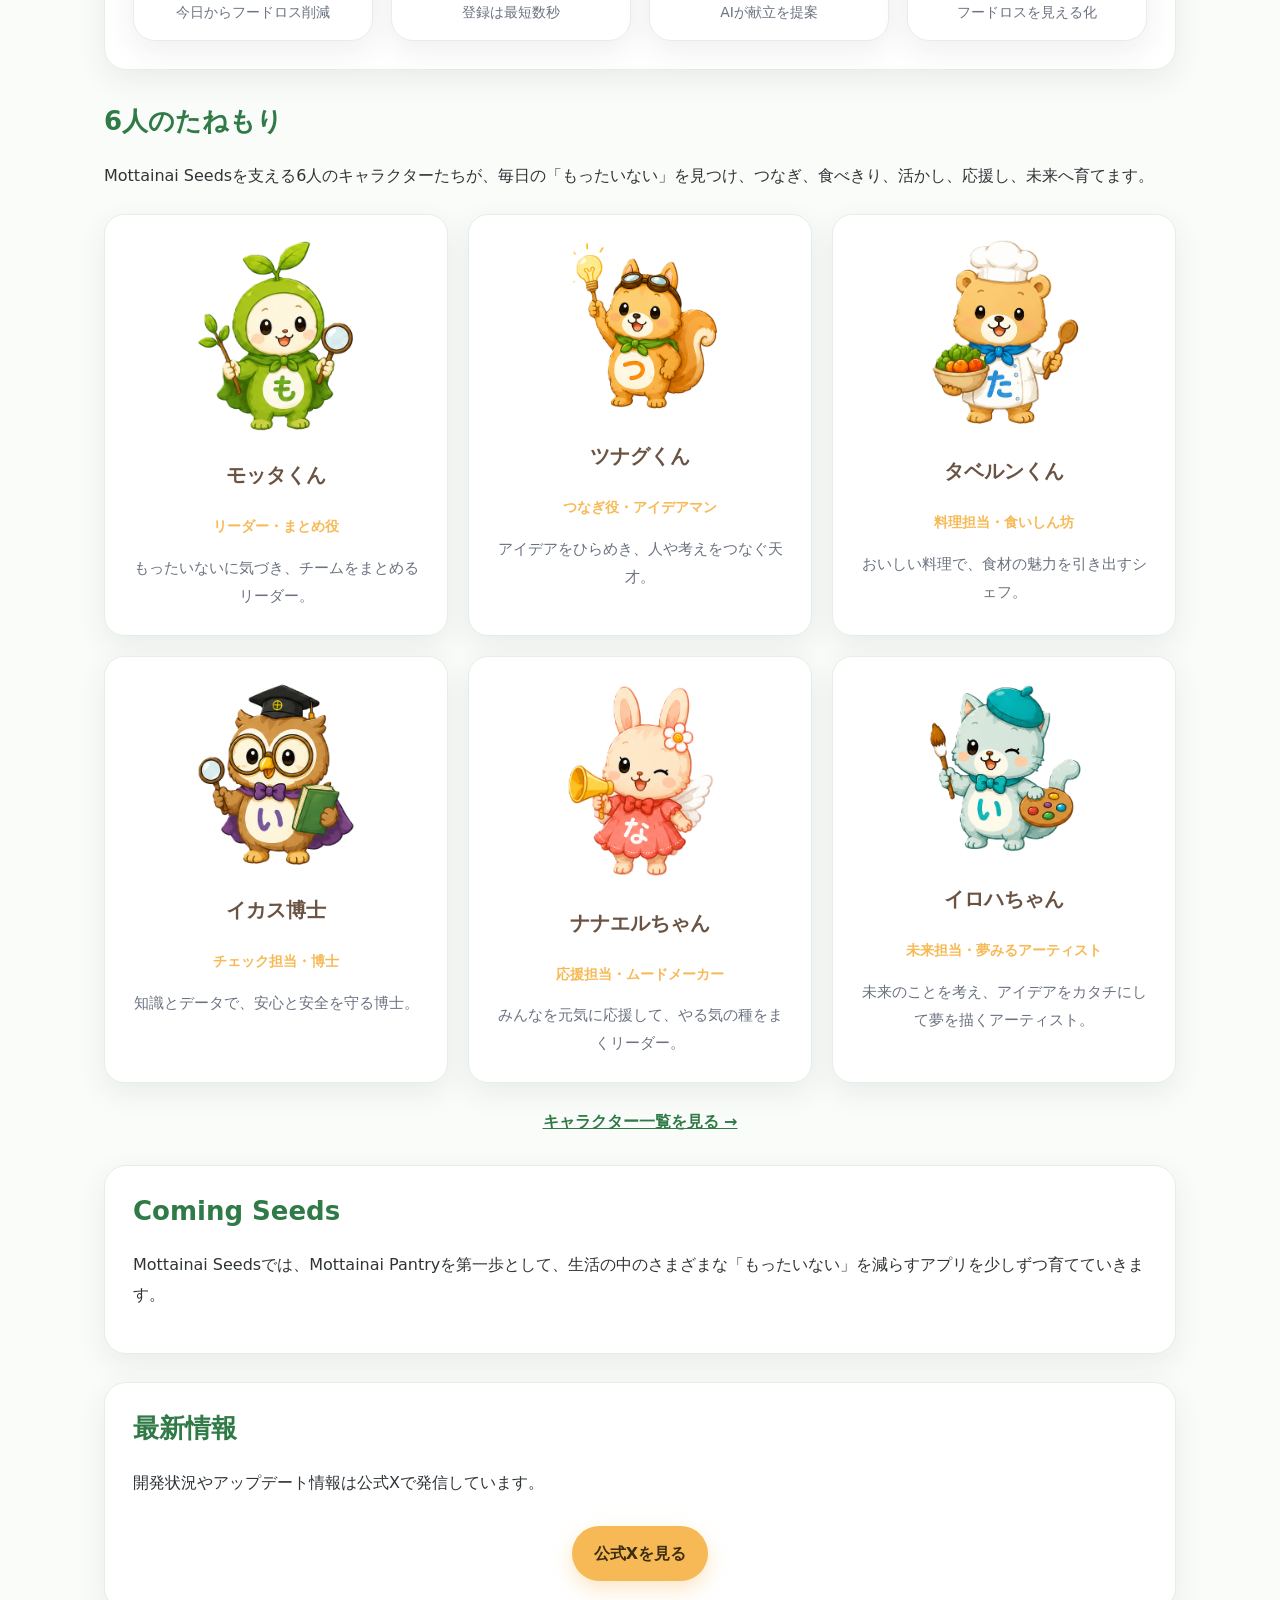
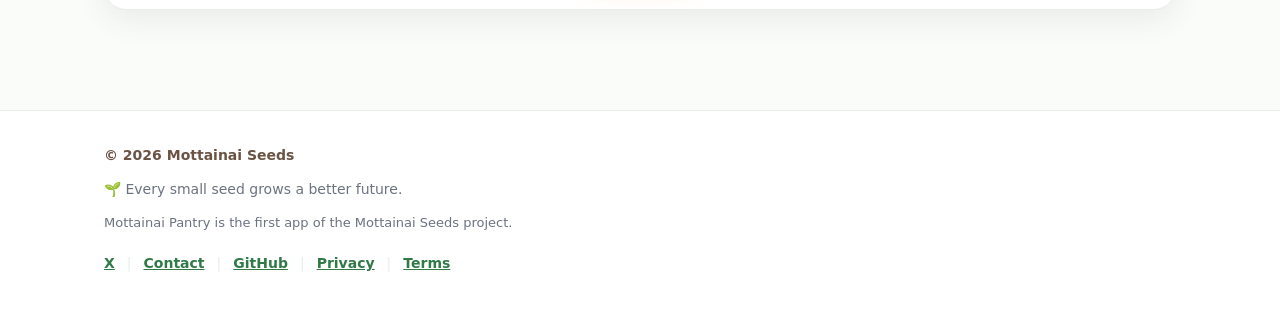
==== commit f72ef4fd: "feat(web): add official X account and contact information" ====
--- a/index.html
+++ b/index.html
@@ -14,7 +14,11 @@
   <meta property="og:url" content="https://shota625.github.io/MottainaiPantry-Web/">
   <meta property="og:image" content="https://shota625.github.io/MottainaiPantry-Web/images/Mottainai_Seeds_logo.png">
   <meta property="og:locale" content="ja_JP">
+  <meta property="og:see_also" content="https://x.com/MottainaiSeeds">
   <meta name="twitter:card" content="summary_large_image">
+  <meta name="twitter:site" content="@MottainaiSeeds">
+  <meta name="twitter:creator" content="@MottainaiSeeds">
+  <link rel="me" href="https://x.com/MottainaiSeeds">
   <meta name="twitter:title" content="Mottainai Seeds">
   <meta name="twitter:description" content="Mottainai Seedsは、生活の中にある「もったいない」を未来につながる小さな種へ変えていくプロジェクトです。">
   <meta name="twitter:image" content="https://shota625.github.io/MottainaiPantry-Web/images/Mottainai_Seeds_logo.png">
@@ -133,19 +137,32 @@
       <h2 id="coming-seeds-heading">Coming Seeds</h2>
       <p>Mottainai Seedsでは、Mottainai Pantryを第一歩として、生活の中のさまざまな「もったいない」を減らすアプリを少しずつ育てていきます。</p>
     </section>
+
+    <section class="card" aria-labelledby="latest-info-heading">
+      <h2 id="latest-info-heading">最新情報</h2>
+      <p>開発状況やアップデート情報は公式Xで発信しています。</p>
+      <div class="button-row">
+        <a class="button" href="https://x.com/MottainaiSeeds" target="_blank" rel="noopener noreferrer">公式Xを見る</a>
+      </div>
+    </section>
   </main>
 
   <footer class="site-footer">
     <div class="footer-inner">
+      <p class="footer-tagline">© 2026 Mottainai Seeds</p>
+      <p class="footer-motto">🌱 Every small seed grows a better future.</p>
+      <p class="footer-note">Mottainai Pantry is the first app of the Mottainai Seeds project.</p>
       <nav class="footer-nav" aria-label="フッターナビゲーション">
+        <a href="https://x.com/MottainaiSeeds" target="_blank" rel="noopener noreferrer">X</a>
+        <span class="footer-sep" aria-hidden="true">|</span>
+        <a href="mailto:mottainaiseeds@gmail.com">Contact</a>
+        <span class="footer-sep" aria-hidden="true">|</span>
+        <a href="https://github.com/shota625/MottainaiPantry-Web" target="_blank" rel="noopener noreferrer">GitHub</a>
+        <span class="footer-sep" aria-hidden="true">|</span>
         <a href="privacy.html">Privacy</a>
+        <span class="footer-sep" aria-hidden="true">|</span>
         <a href="terms.html">Terms</a>
-        <a href="support.html">Support</a>
-        <a href="faq.html">FAQ</a>
       </nav>
-      <p class="footer-tagline">© 2026 Mottainai Seeds.</p>
-      <p>Every small seed grows a better future.</p>
-      <p>Mottainai Pantry is currently in pre-release alpha testing.</p>
     </div>
   </footer>
 </body>
--- a/style.css
+++ b/style.css
@@ -446,18 +446,33 @@
 .footer-nav {
   display: flex;
   flex-wrap: wrap;
-  gap: 16px;
-  margin-bottom: 16px;
+  align-items: center;
+  gap: 8px 12px;
+  margin-top: 16px;
 }
 
 .footer-nav a {
   font-size: 14px;
+}
+
+.footer-sep {
+  color: var(--border);
+  user-select: none;
 }
 
 .footer-tagline {
   color: var(--brown);
   font-weight: 700;
   margin: 0 0 8px;
+}
+
+.footer-motto {
+  margin: 0 0 8px;
+}
+
+.footer-note {
+  margin: 0;
+  font-size: 13px;
 }
 
 @media (max-width: 960px) {
